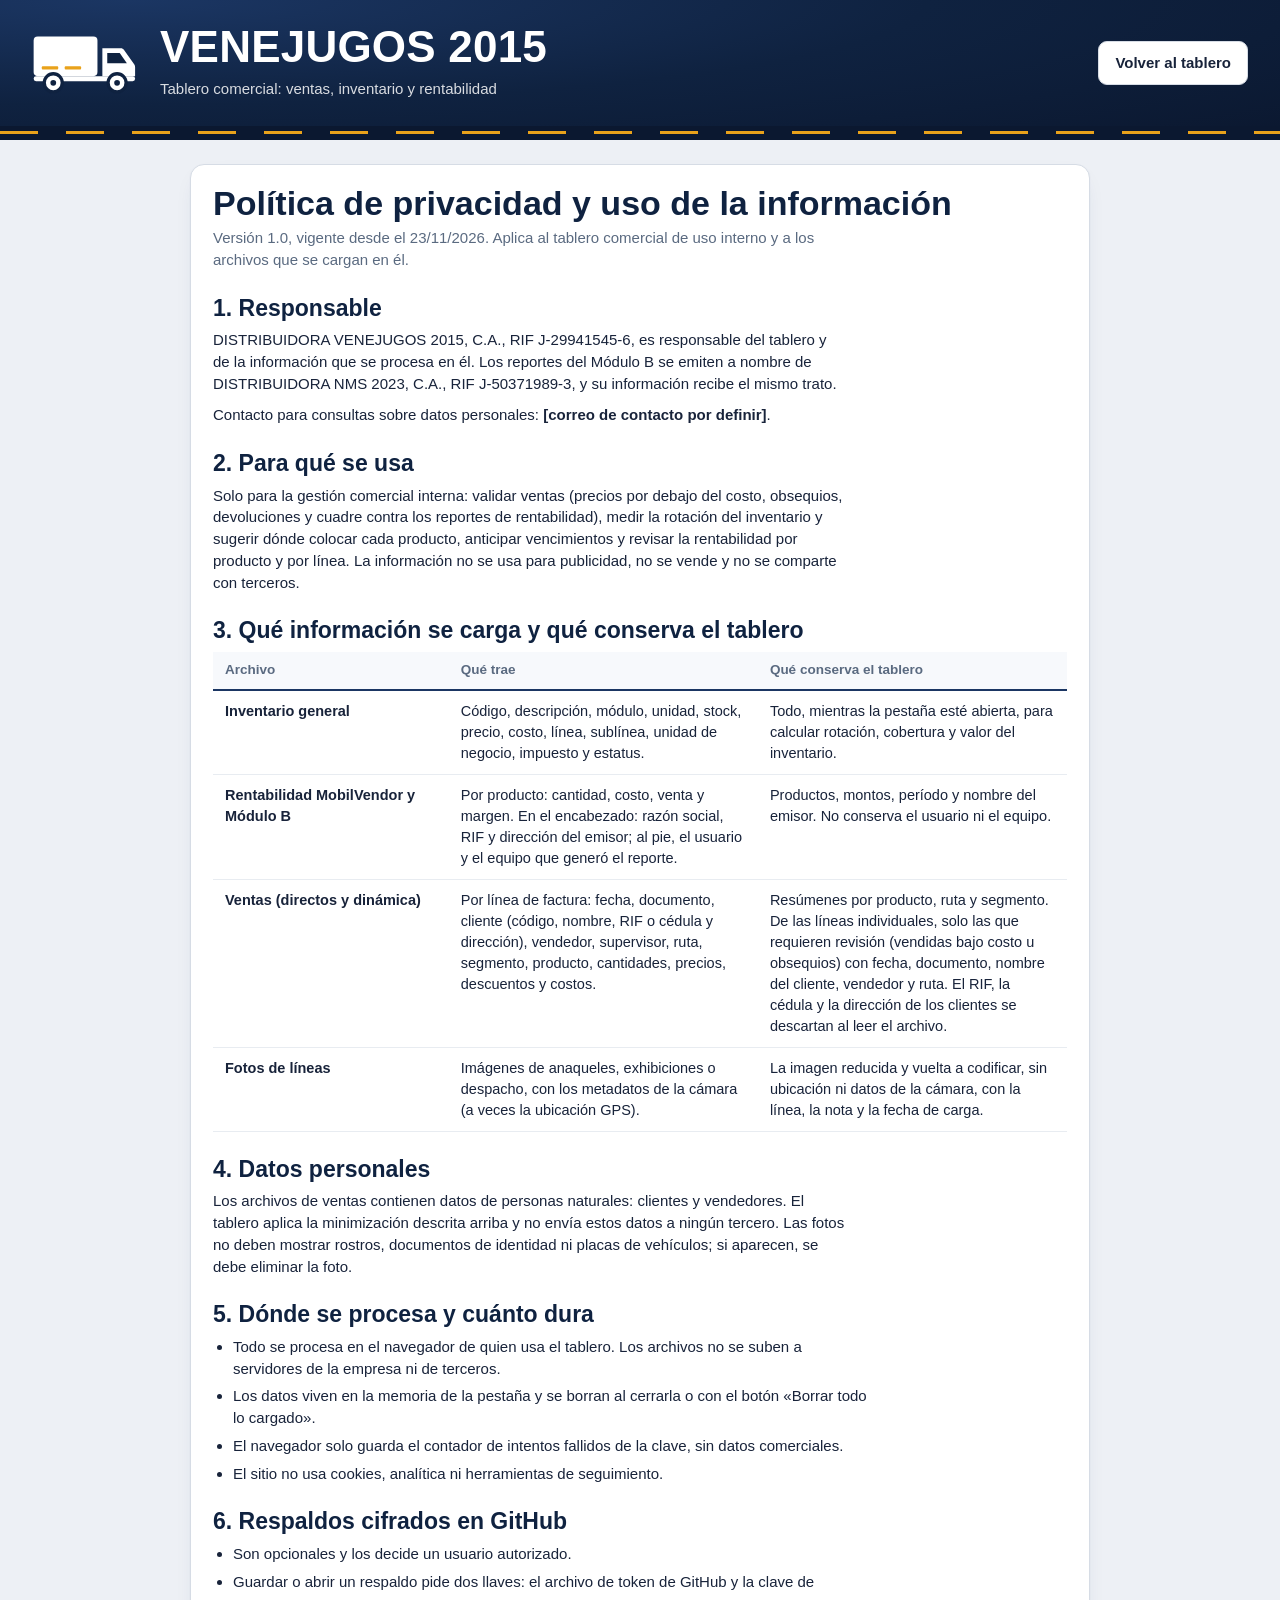
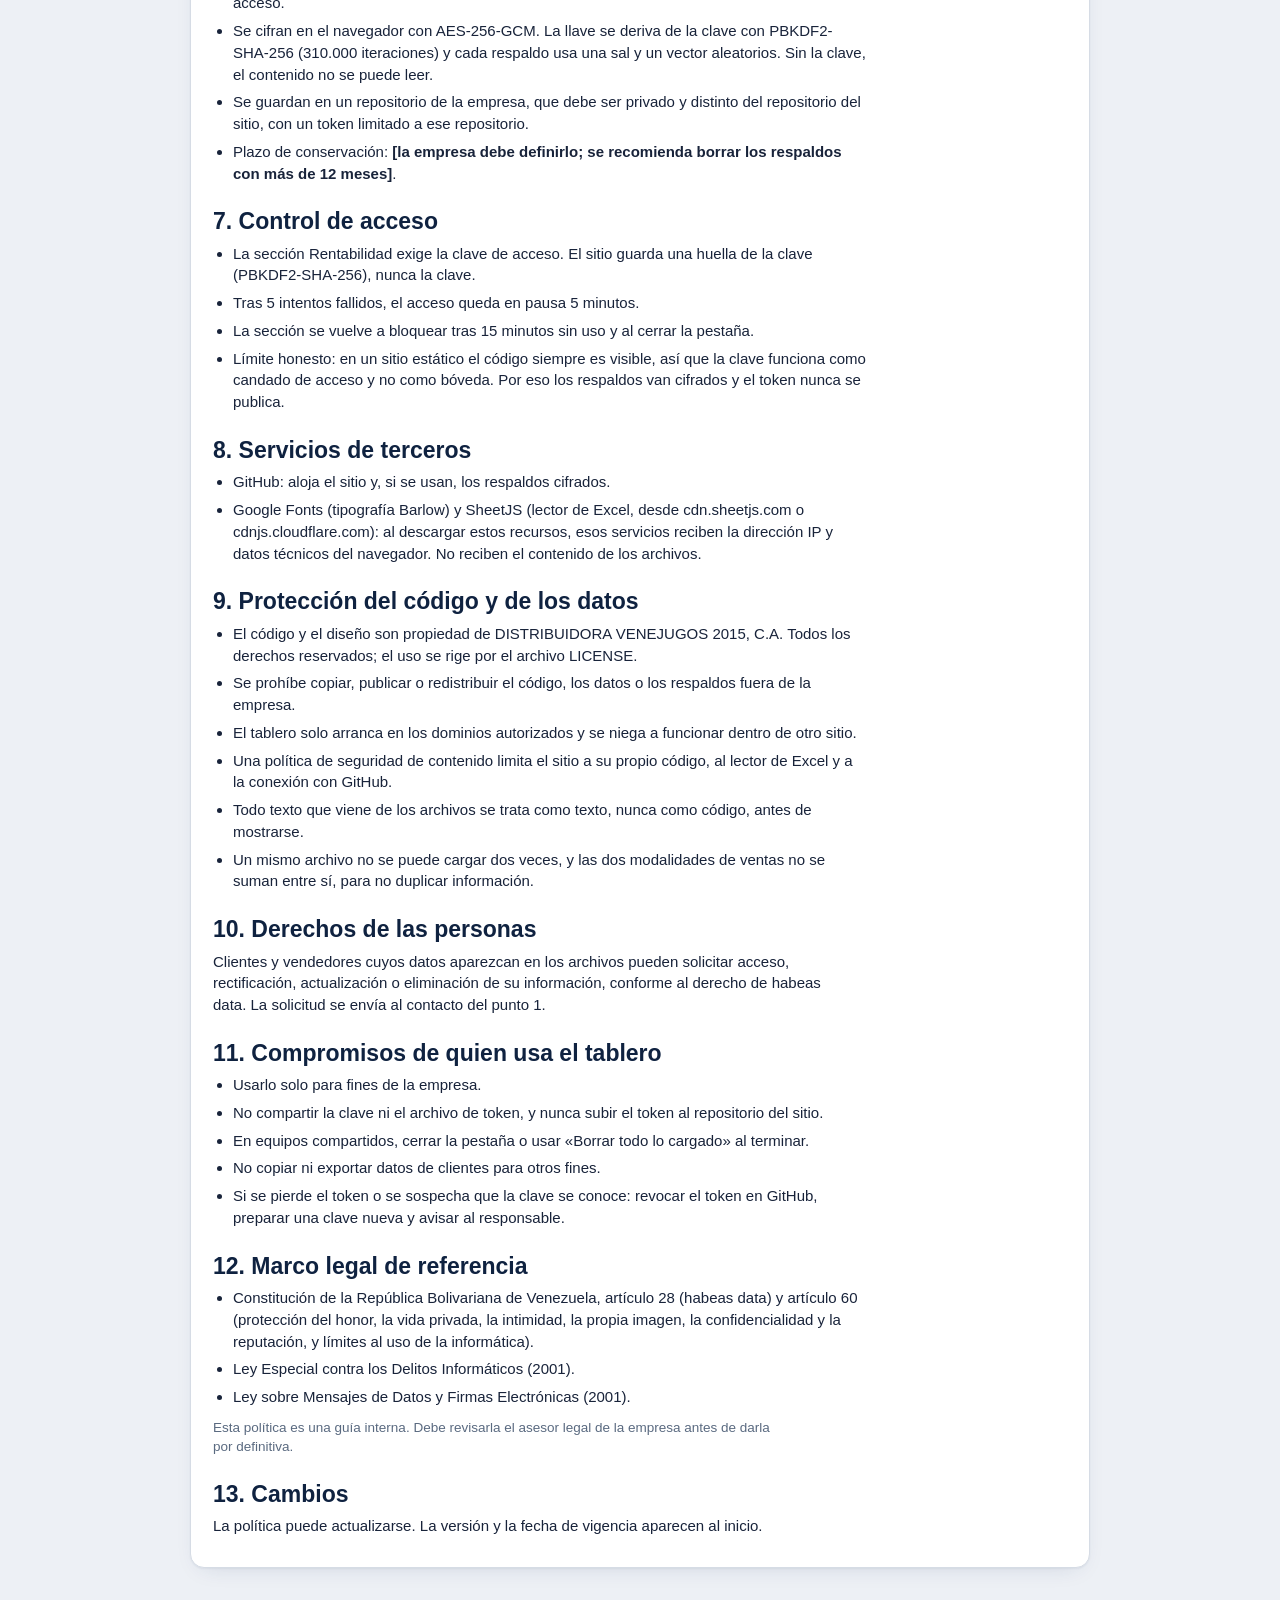
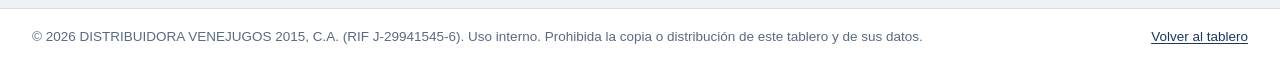
==== privacidad.html @ 0d1bcdfb "Add files via upload" ====
<!doctype html>
<!--
  VENEJUGOS 2015, tablero comercial.
  Copyright (c) 2026 DISTRIBUIDORA VENEJUGOS 2015, C.A. Todos los derechos reservados.
  Uso interno exclusivo. Prohibida su copia, distribucion o modificacion sin autorizacion escrita.
-->
<html lang="es">
<head>
  <meta charset="utf-8">
  <meta name="viewport" content="width=device-width, initial-scale=1, viewport-fit=cover">
  <meta http-equiv="Content-Security-Policy" content="default-src 'self'; style-src 'self' https://fonts.googleapis.com; font-src https://fonts.gstatic.com; img-src 'self'; script-src 'none'; object-src 'none'; base-uri 'none'; form-action 'none'">
  <meta name="referrer" content="no-referrer">
  <meta name="robots" content="noindex, nofollow, noarchive">
  <meta name="theme-color" content="#0F2240">
  <title>Política de privacidad, tablero comercial VENEJUGOS 2015</title>
  <link rel="icon" href="favicon.svg" type="image/svg+xml">
  <link rel="preconnect" href="https://fonts.googleapis.com">
  <link rel="preconnect" href="https://fonts.gstatic.com" crossorigin>
  <link rel="stylesheet" href="https://fonts.googleapis.com/css2?family=Barlow:wght@400;500;600&amp;family=Barlow+Condensed:wght@600;700&amp;display=swap">
  <link rel="stylesheet" href="styles.css">
</head>
<body class="pagina-texto">
  <a class="saltar" href="#principal">Saltar al contenido</a>
  <header class="cabecera">
    <div class="cabecera-in">
      <div class="marca">
        <img class="logo" src="logo.svg" alt="" width="132" height="80" fetchpriority="high">
        <div class="marca-textos">
          <p class="marca-nombre">VENEJUGOS 2015</p>
          <p class="marca-sub">Tablero comercial: ventas, inventario y rentabilidad</p>
        </div>
      </div>
      <p class="volver"><a class="btn btn-sec" href="index.html">Volver al tablero</a></p>
    </div>
  </header>
  <div class="carretera" aria-hidden="true"></div>

  <main id="principal" class="principal" tabindex="-1">
    <article class="tarjeta politica">
      <h1>Política de privacidad y uso de la información</h1>
      <p class="bajada">Versión 1.0, vigente desde el 23/11/2026. Aplica al tablero comercial de uso interno y a los archivos que se cargan en él.</p>

      <h2>1. Responsable</h2>
      <p>DISTRIBUIDORA VENEJUGOS 2015, C.A., RIF J-29941545-6, es responsable del tablero y de la información que se procesa en él. Los reportes del Módulo B se emiten a nombre de DISTRIBUIDORA NMS 2023, C.A., RIF J-50371989-3, y su información recibe el mismo trato.</p>
      <p>Contacto para consultas sobre datos personales: <strong>[correo de contacto por definir]</strong>.</p>

      <h2>2. Para qué se usa</h2>
      <p>Solo para la gestión comercial interna: validar ventas (precios por debajo del costo, obsequios, devoluciones y cuadre contra los reportes de rentabilidad), medir la rotación del inventario y sugerir dónde colocar cada producto, anticipar vencimientos y revisar la rentabilidad por producto y por línea. La información no se usa para publicidad, no se vende y no se comparte con terceros.</p>

      <h2>3. Qué información se carga y qué conserva el tablero</h2>
      <div class="tabla-cont">
        <table class="tabla">
          <thead>
            <tr><th scope="col">Archivo</th><th scope="col">Qué trae</th><th scope="col">Qué conserva el tablero</th></tr>
          </thead>
          <tbody>
            <tr>
              <td class="td-prod" data-label="Archivo"><div class="prod-nombre">Inventario general</div></td>
              <td class="td-texto" data-label="Qué trae">Código, descripción, módulo, unidad, stock, precio, costo, línea, sublínea, unidad de negocio, impuesto y estatus.</td>
              <td class="td-texto" data-label="Qué conserva">Todo, mientras la pestaña esté abierta, para calcular rotación, cobertura y valor del inventario.</td>
            </tr>
            <tr>
              <td class="td-prod" data-label="Archivo"><div class="prod-nombre">Rentabilidad MobilVendor y Módulo B</div></td>
              <td class="td-texto" data-label="Qué trae">Por producto: cantidad, costo, venta y margen. En el encabezado: razón social, RIF y dirección del emisor; al pie, el usuario y el equipo que generó el reporte.</td>
              <td class="td-texto" data-label="Qué conserva">Productos, montos, período y nombre del emisor. No conserva el usuario ni el equipo.</td>
            </tr>
            <tr>
              <td class="td-prod" data-label="Archivo"><div class="prod-nombre">Ventas (directos y dinámica)</div></td>
              <td class="td-texto" data-label="Qué trae">Por línea de factura: fecha, documento, cliente (código, nombre, RIF o cédula y dirección), vendedor, supervisor, ruta, segmento, producto, cantidades, precios, descuentos y costos.</td>
              <td class="td-texto" data-label="Qué conserva">Resúmenes por producto, ruta y segmento. De las líneas individuales, solo las que requieren revisión (vendidas bajo costo u obsequios) con fecha, documento, nombre del cliente, vendedor y ruta. El RIF, la cédula y la dirección de los clientes se descartan al leer el archivo.</td>
            </tr>
            <tr>
              <td class="td-prod" data-label="Archivo"><div class="prod-nombre">Fotos de líneas</div></td>
              <td class="td-texto" data-label="Qué trae">Imágenes de anaqueles, exhibiciones o despacho, con los metadatos de la cámara (a veces la ubicación GPS).</td>
              <td class="td-texto" data-label="Qué conserva">La imagen reducida y vuelta a codificar, sin ubicación ni datos de la cámara, con la línea, la nota y la fecha de carga.</td>
            </tr>
          </tbody>
        </table>
      </div>

      <h2>4. Datos personales</h2>
      <p>Los archivos de ventas contienen datos de personas naturales: clientes y vendedores. El tablero aplica la minimización descrita arriba y no envía estos datos a ningún tercero. Las fotos no deben mostrar rostros, documentos de identidad ni placas de vehículos; si aparecen, se debe eliminar la foto.</p>

      <h2>5. Dónde se procesa y cuánto dura</h2>
      <ul>
        <li>Todo se procesa en el navegador de quien usa el tablero. Los archivos no se suben a servidores de la empresa ni de terceros.</li>
        <li>Los datos viven en la memoria de la pestaña y se borran al cerrarla o con el botón «Borrar todo lo cargado».</li>
        <li>El navegador solo guarda el contador de intentos fallidos de la clave, sin datos comerciales.</li>
        <li>El sitio no usa cookies, analítica ni herramientas de seguimiento.</li>
      </ul>

      <h2>6. Respaldos cifrados en GitHub</h2>
      <ul>
        <li>Son opcionales y los decide un usuario autorizado.</li>
        <li>Guardar o abrir un respaldo pide dos llaves: el archivo de token de GitHub y la clave de acceso.</li>
        <li>Se cifran en el navegador con AES-256-GCM. La llave se deriva de la clave con PBKDF2-SHA-256 (310.000 iteraciones) y cada respaldo usa una sal y un vector aleatorios. Sin la clave, el contenido no se puede leer.</li>
        <li>Se guardan en un repositorio de la empresa, que debe ser privado y distinto del repositorio del sitio, con un token limitado a ese repositorio.</li>
        <li>Plazo de conservación: <strong>[la empresa debe definirlo; se recomienda borrar los respaldos con más de 12 meses]</strong>.</li>
      </ul>

      <h2>7. Control de acceso</h2>
      <ul>
        <li>La sección Rentabilidad exige la clave de acceso. El sitio guarda una huella de la clave (PBKDF2-SHA-256), nunca la clave.</li>
        <li>Tras 5 intentos fallidos, el acceso queda en pausa 5 minutos.</li>
        <li>La sección se vuelve a bloquear tras 15 minutos sin uso y al cerrar la pestaña.</li>
        <li>Límite honesto: en un sitio estático el código siempre es visible, así que la clave funciona como candado de acceso y no como bóveda. Por eso los respaldos van cifrados y el token nunca se publica.</li>
      </ul>

      <h2>8. Servicios de terceros</h2>
      <ul>
        <li>GitHub: aloja el sitio y, si se usan, los respaldos cifrados.</li>
        <li>Google Fonts (tipografía Barlow) y SheetJS (lector de Excel, desde cdn.sheetjs.com o cdnjs.cloudflare.com): al descargar estos recursos, esos servicios reciben la dirección IP y datos técnicos del navegador. No reciben el contenido de los archivos.</li>
      </ul>

      <h2>9. Protección del código y de los datos</h2>
      <ul>
        <li>El código y el diseño son propiedad de DISTRIBUIDORA VENEJUGOS 2015, C.A. Todos los derechos reservados; el uso se rige por el archivo LICENSE.</li>
        <li>Se prohíbe copiar, publicar o redistribuir el código, los datos o los respaldos fuera de la empresa.</li>
        <li>El tablero solo arranca en los dominios autorizados y se niega a funcionar dentro de otro sitio.</li>
        <li>Una política de seguridad de contenido limita el sitio a su propio código, al lector de Excel y a la conexión con GitHub.</li>
        <li>Todo texto que viene de los archivos se trata como texto, nunca como código, antes de mostrarse.</li>
        <li>Un mismo archivo no se puede cargar dos veces, y las dos modalidades de ventas no se suman entre sí, para no duplicar información.</li>
      </ul>

      <h2>10. Derechos de las personas</h2>
      <p>Clientes y vendedores cuyos datos aparezcan en los archivos pueden solicitar acceso, rectificación, actualización o eliminación de su información, conforme al derecho de habeas data. La solicitud se envía al contacto del punto 1.</p>

      <h2>11. Compromisos de quien usa el tablero</h2>
      <ul>
        <li>Usarlo solo para fines de la empresa.</li>
        <li>No compartir la clave ni el archivo de token, y nunca subir el token al repositorio del sitio.</li>
        <li>En equipos compartidos, cerrar la pestaña o usar «Borrar todo lo cargado» al terminar.</li>
        <li>No copiar ni exportar datos de clientes para otros fines.</li>
        <li>Si se pierde el token o se sospecha que la clave se conoce: revocar el token en GitHub, preparar una clave nueva y avisar al responsable.</li>
      </ul>

      <h2>12. Marco legal de referencia</h2>
      <ul>
        <li>Constitución de la República Bolivariana de Venezuela, artículo 28 (habeas data) y artículo 60 (protección del honor, la vida privada, la intimidad, la propia imagen, la confidencialidad y la reputación, y límites al uso de la informática).</li>
        <li>Ley Especial contra los Delitos Informáticos (2001).</li>
        <li>Ley sobre Mensajes de Datos y Firmas Electrónicas (2001).</li>
      </ul>
      <p class="carga-nota">Esta política es una guía interna. Debe revisarla el asesor legal de la empresa antes de darla por definitiva.</p>

      <h2>13. Cambios</h2>
      <p>La política puede actualizarse. La versión y la fecha de vigencia aparecen al inicio.</p>
    </article>
  </main>

  <footer class="pie">
    <div class="pie-in">
      <p>© 2026 DISTRIBUIDORA VENEJUGOS 2015, C.A. (RIF J-29941545-6). Uso interno. Prohibida la copia o distribución de este tablero y de sus datos.</p>
      <p><a href="index.html">Volver al tablero</a></p>
    </div>
  </footer>
</body>
</html>
---- styles.css ----
/*!
 * VENEJUGOS 2015, tablero comercial.
 * Copyright (c) 2026 DISTRIBUIDORA VENEJUGOS 2015, C.A. Todos los derechos reservados.
 * Uso interno exclusivo. Prohibida su copia, distribucion o modificacion sin autorizacion escrita.
 *
 * Identidad: logistica y transporte de carga. Azul marino dominante; ambar de senalizacion vial
 * solo en acciones principales, estados activos y detalles de marca. Rojo solo para errores y agotados.
 */

:root {
  --azul: #1B3663;
  --azul-prof: #0F2240;
  --asfalto: #0B1830;
  --azul-suave: #E6ECF5;
  --ambar: #E9A21B;
  --ambar-hover: #F2B232;
  --ambar-sombra: #B97F0A;
  --ambar-suave: #FDF3DF;
  --fondo: #EDF0F5;
  --tarjeta: #FFFFFF;
  --borde: #D6DCE5;
  --borde-suave: #E8ECF1;
  --texto: #18233A;
  --acero: #5A6A80;
  --exito: #1E7B4E;
  --exito-fondo: #E3F2EA;
  --error: #B42318;
  --error-fondo: #FDECEA;
  --th: #F7F9FC;
  --fila: #F5F8FD;

  --sombra: 0 1px 2px rgba(27, 54, 99, .06), 0 8px 24px -12px rgba(27, 54, 99, .18);
  --radio: 14px;
  --radio-ctrl: 9px;
  --f-texto: 'Barlow', 'Segoe UI', Roboto, 'Helvetica Neue', Arial, sans-serif;
  --f-cond: 'Barlow Condensed', 'Arial Narrow', 'Roboto Condensed', 'Segoe UI', sans-serif;
  --ancho: 1440px;
  --pad: clamp(16px, 3vw, 32px);
  --pad-izq: max(var(--pad), env(safe-area-inset-left));
  --pad-der: max(var(--pad), env(safe-area-inset-right));
}

@media (min-width: 1700px) {
  :root { --ancho: 1640px; }
}

/* ---------- Base ---------- */
*, *::before, *::after { box-sizing: border-box; }
html { -webkit-text-size-adjust: 100%; text-size-adjust: 100%; }
body {
  margin: 0;
  min-height: 100vh;
  background: var(--fondo);
  color: var(--texto);
  font: 400 15px/1.45 var(--f-texto);
  font-variant-numeric: tabular-nums;
  overflow-x: hidden;
}
img, svg { max-width: 100%; }
img { height: auto; }
a { color: var(--azul); text-underline-offset: 2px; }
a:hover { color: var(--azul-prof); }
p { margin: 0 0 10px; }
h1, h2, h3 { margin: 0; }
code { font-size: .92em; background: var(--azul-suave); padding: 1px 5px; border-radius: 5px; }
button, input, select, textarea { font: inherit; color: inherit; }
button, a[href], summary, select, label[for], input[type="checkbox"], input[type="radio"], [role="tab"] { cursor: pointer; }
button:disabled, select:disabled, input:disabled { cursor: not-allowed; }
:focus-visible { outline: 2px solid var(--ambar); outline-offset: 2px; }
::selection { background: var(--ambar-suave); color: var(--texto); }

.vh {
  position: absolute !important;
  width: 1px; height: 1px;
  margin: -1px; padding: 0; border: 0;
  overflow: hidden; clip: rect(0 0 0 0); clip-path: inset(50%);
  white-space: nowrap;
}
.saltar {
  position: absolute; left: 12px; top: -60px; z-index: 50;
  background: var(--ambar); color: var(--azul-prof);
  padding: 10px 14px; border-radius: var(--radio-ctrl); font-weight: 600; text-decoration: none;
}
.saltar:focus { top: max(12px, env(safe-area-inset-top)); }
[hidden] { display: none !important; }

/* ---------- Encabezado: la firma visual ---------- */
.cabecera {
  background: radial-gradient(120% 160% at 10% 0%, var(--azul) 0%, var(--azul-prof) 52%, var(--asfalto) 100%);
  color: #FFFFFF;
  padding: max(26px, env(safe-area-inset-top)) var(--pad-der) 26px var(--pad-izq);
}
.cabecera-in {
  max-width: var(--ancho);
  margin: 0 auto;
  display: grid;
  grid-template-columns: minmax(0, 1fr) minmax(0, auto);
  gap: 24px 32px;
  align-items: end;
}
.marca { display: flex; align-items: center; gap: 20px; min-width: 0; }
.logo { width: 108px; height: auto; flex: none; }
.marca-textos { min-width: 0; }
.marca-nombre {
  font: 700 44px/0.95 var(--f-cond);
  letter-spacing: .005em;
  overflow-wrap: anywhere;
}
.marca-sub { margin: 8px 0 0; color: rgba(255, 255, 255, .84); font-size: 15px; }

.stats {
  display: grid;
  grid-template-columns: repeat(4, minmax(132px, 168px));
  gap: 10px;
  margin: 0;
}
.stat {
  background: rgba(255, 255, 255, .07);
  border: 1px solid rgba(255, 255, 255, .16);
  border-radius: 12px;
  padding: 10px 14px 11px;
  min-width: 0;
}
.stat dt { font-size: 13px; color: rgba(255, 255, 255, .8); }
.stat dd { margin: 0; }
.stat-valor {
  font: 700 30px/1.08 var(--f-cond);
  white-space: nowrap;
  overflow: hidden;
  text-overflow: ellipsis;
}
.stat-total .stat-valor { color: var(--ambar); }
.stat-nota { font-size: 12.5px; color: rgba(255, 255, 255, .74); overflow-wrap: anywhere; }

/* La carretera: asfalto con línea central discontinua. */
.carretera {
  height: 14px;
  background-color: var(--asfalto);
  background-image: linear-gradient(90deg, var(--ambar) 0 38px, transparent 38px 66px);
  background-size: 66px 3px;
  background-repeat: repeat-x;
  background-position: 0 50%;
}
body.leyendo .carretera { animation: avanzar .8s linear infinite; }
@keyframes avanzar { to { background-position: -66px 50%; } }

/* ---------- Pestañas ---------- */
.pestanas {
  position: sticky; top: 0; z-index: 20;
  background: #FFFFFF;
  border-bottom: 1px solid var(--borde);
  box-shadow: 0 1px 2px rgba(27, 54, 99, .06);
}
.pestanas-in {
  max-width: var(--ancho);
  margin: 0 auto;
  display: flex;
  gap: 6px;
  overflow-x: auto;
  overscroll-behavior-x: contain;
  scrollbar-width: thin;
  padding: 0 var(--pad-der) 0 var(--pad-izq);
}
.pestana {
  position: relative;
  appearance: none;
  background: none;
  border: 0;
  border-bottom: 4px solid transparent;
  padding: 14px 12px 10px;
  min-height: 54px;
  display: inline-flex; align-items: center; gap: 8px;
  font: 600 21px/1 var(--f-cond);
  color: var(--acero);
  white-space: nowrap;
}
.pestana:hover { color: var(--azul); }
.pestana[aria-selected="true"] { color: var(--azul); border-bottom-color: var(--ambar); }
.insignia {
  background: var(--azul);
  color: #FFFFFF;
  font: 600 13px/1 var(--f-texto);
  padding: 4px 7px 5px;
  border-radius: 10px;
  min-width: 24px;
  text-align: center;
}
.candado { flex: none; width: 17px; height: 17px; fill: none; stroke: currentColor; stroke-width: 1.8; stroke-linecap: round; }
.pestana.abierta .candado { display: none; }

/* ---------- Estructura ---------- */
.principal {
  max-width: var(--ancho);
  margin: 0 auto;
  padding: 24px var(--pad-der) 40px var(--pad-izq);
  outline: none;
}
.panel { display: grid; gap: 18px; min-width: 0; }
.panel > * { min-width: 0; }
.vista { display: grid; gap: 18px; min-width: 0; }
.vista > * { min-width: 0; }
.vista > .seccion-cab { margin-bottom: 0; }

.aviso {
  background: var(--azul-prof);
  color: #FFFFFF;
  border-left: 4px solid var(--ambar);
  border-radius: 10px;
  padding: 12px 16px;
}
.aviso p { margin: 0; }
.aviso a { color: #FFFFFF; }
.aviso a:hover { color: var(--ambar-suave); }

.tarjeta {
  background: var(--tarjeta);
  border: 1px solid var(--borde);
  border-radius: var(--radio);
  box-shadow: var(--sombra);
  padding: 20px 22px;
  min-width: 0;
}
.tarjeta h2, .seccion-titulo {
  font: 600 25px/1.12 var(--f-cond);
  color: var(--azul-prof);
}
.bajada { color: var(--acero); margin: 6px 0 14px; max-width: 78ch; }
.seccion-cab {
  display: flex; flex-wrap: wrap; align-items: flex-end; justify-content: space-between;
  gap: 10px 16px; margin-bottom: 12px;
}
.seccion-cab .bajada { margin-bottom: 0; }

.dos-col {
  display: grid;
  grid-template-columns: repeat(2, minmax(0, 1fr));
  gap: 18px;
  align-items: start;
}

/* ---------- Carga de datos ---------- */
.rejilla-carga {
  display: grid;
  grid-template-columns: repeat(3, minmax(0, 1fr));
  gap: 18px;
  align-items: start;
}
.carga { display: grid; gap: 12px; }
.carga-cab { display: flex; align-items: center; justify-content: space-between; gap: 10px; flex-wrap: wrap; }
.carga-ayuda { color: var(--acero); margin: 0; }
.carga-nota { color: var(--acero); font-size: 13.5px; margin: 0; }
.carga-pie { display: flex; flex-wrap: wrap; gap: 10px; }

.ranura {
  border: 1px solid var(--borde-suave);
  border-radius: 12px;
  padding: 12px;
  display: grid;
  gap: 10px;
  min-width: 0;
}
.ranura-cab { display: flex; align-items: center; justify-content: space-between; gap: 10px; }
.ranura-titulo { font: 600 19px/1.15 var(--f-cond); color: var(--texto); }

.chip {
  display: inline-flex; align-items: center; gap: 6px;
  border-radius: 8px;
  padding: 3px 9px;
  font: 600 13px/1.35 var(--f-texto);
  background: var(--th);
  color: var(--acero);
  border: 1px solid var(--borde-suave);
  white-space: nowrap;
}
.ranura[data-estado="leyendo"] [data-chip] { background: var(--azul-suave); color: var(--azul); border-color: var(--azul-suave); }
.ranura[data-estado="listo"] [data-chip], .chip.chip-ok { background: var(--exito-fondo); color: var(--exito); border-color: var(--exito-fondo); }
.ranura[data-estado="error"] [data-chip], .chip.chip-error { background: var(--error-fondo); color: var(--error); border-color: var(--error-fondo); }
.ranura[data-estado="inactivo"] [data-chip] { background: #FFFFFF; color: var(--acero); border-color: var(--borde); }
.ranura[data-estado="leyendo"] .zona,
.ranura[data-estado="listo"] .zona,
.ranura[data-estado="inactivo"] .zona { display: none; }

.zona {
  position: relative;
  display: flex; flex-direction: column; align-items: center; justify-content: center;
  gap: 4px;
  min-height: 118px;
  padding: 14px;
  border: 1.5px dashed var(--borde);
  border-radius: 10px;
  background: var(--th);
  text-align: center;
  transition: background-color .15s ease, border-color .15s ease;
}
.zona-baja { min-height: 84px; }
.zona:hover, .zona.arrastrando { border-color: var(--azul); background: var(--azul-suave); }
.zona:focus-within { outline: 2px solid var(--ambar); outline-offset: 2px; }
.zona-icono { width: 26px; height: 26px; fill: none; stroke: var(--azul); stroke-width: 1.7; stroke-linecap: round; stroke-linejoin: round; }
.zona-txt { color: var(--texto); }
.zona-accion { color: var(--azul); font-weight: 600; text-decoration: underline; text-underline-offset: 3px; }
.zona-ayuda { color: var(--acero); font-size: 13px; }

.ranura-info:empty { display: none; }
.info-archivo { font-weight: 600; overflow-wrap: anywhere; margin: 0 0 4px; }
.info-lista { margin: 0; padding: 0; list-style: none; display: grid; gap: 3px; color: var(--acero); font-size: 14px; }
.info-lista strong { color: var(--texto); font-weight: 600; }
.info-aviso { margin: 8px 0 0; padding: 8px 10px; border-radius: 8px; background: var(--ambar-suave); color: var(--texto); font-size: 14px; }
.info-error { margin: 0; color: var(--error); font-weight: 500; }
.info-acciones { display: flex; flex-wrap: wrap; gap: 8px; margin-top: 10px; }

.progreso {
  height: 8px;
  border-radius: 4px;
  margin-top: 8px;
  background-color: var(--asfalto);
  background-image: linear-gradient(90deg, var(--ambar) 0 38px, transparent 38px 66px);
  background-size: 66px 2px;
  background-repeat: repeat-x;
  background-position: 0 50%;
  animation: avanzar .8s linear infinite;
}

.segmentado { border: 0; margin: 0; padding: 0; min-width: 0; }
.segmentado legend { padding: 0; margin-bottom: 6px; font-weight: 500; }
.segmentos {
  display: grid; grid-template-columns: repeat(2, minmax(0, 1fr));
  background: var(--th); border: 1px solid var(--borde); border-radius: 10px; padding: 3px; gap: 3px;
}
.segmentos input { position: absolute; opacity: 0; width: 1px; height: 1px; }
.segmentos label {
  display: flex; align-items: center; justify-content: center; text-align: center;
  min-height: 40px; padding: 6px 10px; border-radius: 8px;
  font-weight: 600; color: var(--acero);
}
.segmentos label:hover { color: var(--azul); background: #FFFFFF; }
.segmentos input:checked + label { background: var(--azul); color: #FFFFFF; }
.segmentos input:focus-visible + label { outline: 2px solid var(--ambar); outline-offset: 2px; }

.campos { display: grid; grid-template-columns: repeat(2, minmax(0, 1fr)); gap: 10px; }
.campo { display: grid; gap: 5px; min-width: 0; }
.campo label, .dialogo label { font-weight: 500; }
.opcional { color: var(--acero); font-weight: 400; }
input[type="text"], input[type="search"], input[type="password"], input[type="number"], select {
  width: 100%;
  min-height: 44px;
  border: 1px solid var(--borde);
  border-radius: var(--radio-ctrl);
  padding: 0 12px;
  background: #FFFFFF;
  font-size: 15px;
}
input::placeholder { color: var(--acero); opacity: 1; }
input:hover, select:hover { border-color: var(--acero); }
select:disabled, input:disabled { background: var(--th); color: var(--acero); }

.gh-acciones { display: grid; gap: 10px; }
.acciones { display: flex; flex-wrap: wrap; gap: 10px; }
.lista-seg { margin: 0; padding-left: 18px; color: var(--acero); display: grid; gap: 4px; }

/* ---------- Botones ---------- */
.btn {
  display: inline-flex; align-items: center; justify-content: center; gap: 8px;
  min-height: 44px;
  padding: 0 16px;
  border-radius: var(--radio-ctrl);
  border: 1px solid transparent;
  font: 600 15px/1.1 var(--f-texto);
  text-align: center;
  text-decoration: none;
  transition: background-color .15s ease, border-color .15s ease;
}
.btn:active:not(:disabled) { transform: translateY(1px); }
.btn:disabled { opacity: .5; }
.btn-primario { background: var(--azul); color: #FFFFFF; }
.btn-primario:hover:not(:disabled) { background: var(--azul-prof); color: #FFFFFF; }
.btn-accion { background: var(--ambar); color: var(--azul-prof); border-bottom: 2px solid var(--ambar-sombra); }
.btn-accion:hover:not(:disabled) { background: var(--ambar-hover); color: var(--azul-prof); }
.btn-sec { background: #FFFFFF; color: var(--texto); border-color: var(--borde); }
.btn-sec:hover:not(:disabled) { background: var(--azul-suave); border-color: var(--azul-suave); color: var(--azul-prof); }
.btn-chico { min-height: 36px; padding: 0 12px; font-size: 14px; }
.btn-enlace {
  background: none; border: 0; padding: 4px 0; min-height: 36px;
  color: var(--azul); font-weight: 600; text-decoration: underline; text-underline-offset: 3px;
}
.btn-enlace:hover { color: var(--azul-prof); }
.btn-cerrar {
  display: inline-flex; align-items: center; justify-content: center;
  width: 44px; height: 44px; margin: -8px -8px -8px 0;
  background: none; border: 0; border-radius: var(--radio-ctrl); color: #FFFFFF;
}
.btn-cerrar svg { width: 20px; height: 20px; stroke: currentColor; stroke-width: 2; stroke-linecap: round; }
.btn-cerrar:hover { background: rgba(255, 255, 255, .12); }

/* ---------- Indicadores ---------- */
.kpis {
  display: grid;
  grid-template-columns: repeat(auto-fit, minmax(min(100%, 178px), 1fr));
  gap: 12px;
}
.kpi {
  background: var(--tarjeta);
  border: 1px solid var(--borde);
  border-radius: 12px;
  padding: 12px 14px 13px;
  min-width: 0;
}
.kpi-etq { font-size: 13.5px; color: var(--acero); }
.kpi-valor {
  font: 700 30px/1.1 var(--f-cond);
  color: var(--texto);
  overflow-wrap: anywhere;
}
.kpi-nota { font-size: 13px; color: var(--acero); margin-top: 2px; }
.kpi-error .kpi-valor { color: var(--error); }
.kpi-marca { border-color: var(--azul); box-shadow: inset 0 3px 0 var(--azul); }

.nota-base { color: var(--acero); margin: 0; }

/* ---------- Filtros ---------- */
.filtros { display: flex; flex-wrap: wrap; gap: 10px 12px; align-items: flex-end; margin-bottom: 12px; }
.filtro { display: grid; gap: 5px; min-width: 0; flex: 1 1 180px; max-width: 320px; }
.filtro label { font-weight: 500; font-size: 14px; }
.filtro-ancho { flex: 2 1 240px; max-width: 420px; }
.ajustes { display: flex; flex-wrap: wrap; gap: 10px 16px; align-items: center; }
.ajuste { display: inline-flex; flex-wrap: wrap; align-items: center; gap: 8px; }
.ajuste input[type="number"] { width: 84px; text-align: right; }

.fchips { display: flex; flex-wrap: wrap; gap: 8px; margin-bottom: 12px; }
.fchip {
  min-height: 38px;
  padding: 0 12px;
  border-radius: 8px;
  border: 1px solid var(--borde);
  background: #FFFFFF;
  color: var(--texto);
  font: 500 14px/1 var(--f-texto);
  display: inline-flex; align-items: center; gap: 6px;
}
.fchip:hover { background: var(--azul-suave); border-color: var(--azul-suave); }
.fchip[aria-pressed="true"] { background: var(--azul); border-color: var(--azul); color: #FFFFFF; }
.fchip b { font-weight: 600; }

/* ---------- Tablas ---------- */
.tabla-cont { overflow-x: auto; margin: 0 -22px; padding: 0 22px; }
.tabla {
  width: 100%;
  border-collapse: separate;
  border-spacing: 0;
  font-size: 14.5px;
}
.tabla th {
  background: var(--th);
  text-align: left;
  font: 600 13.5px/1.25 var(--f-texto);
  color: var(--acero);
  padding: 10px 12px;
  border-bottom: 2px solid var(--azul);
  white-space: nowrap;
  vertical-align: bottom;
}
.tabla td {
  padding: 10px 12px;
  border-bottom: 1px solid var(--borde-suave);
  vertical-align: top;
}
.tabla tbody tr:hover > td { background: var(--fila); }
.tabla tbody tr:hover > td:first-child { box-shadow: inset 3px 0 0 var(--ambar); }
.tabla .num { text-align: right; white-space: nowrap; }
.tabla th.num { text-align: right; }
.precio { font: 600 19px/1.1 var(--f-cond); }
.neg { color: var(--error); }
.td-prod { min-width: 220px; }
.prod-nombre { font-weight: 600; overflow-wrap: anywhere; }
.prod-meta { color: var(--acero); font-size: 13px; margin-top: 2px; display: flex; flex-wrap: wrap; gap: 4px 8px; align-items: center; }
.td-texto { min-width: 260px; max-width: 460px; }
.fila-detalle > td { background: var(--th); padding: 6px 12px 14px; }
.tabla tbody tr.fila-detalle:hover > td { background: var(--th); box-shadow: none; }
.sub-tabla { font-size: 13.5px; background: #FFFFFF; border: 1px solid var(--borde-suave); border-radius: 10px; overflow: hidden; }
.sub-tabla th { font-size: 12.5px; border-bottom-width: 1px; }
.mas { display: flex; flex-wrap: wrap; align-items: center; gap: 10px; margin-top: 12px; color: var(--acero); }

.estado-rot, .sev {
  display: inline-flex; align-items: center; gap: 6px;
  border-radius: 8px;
  padding: 3px 9px;
  font: 600 13px/1.3 var(--f-texto);
  white-space: nowrap;
}
.estado-rot i, .sev i { width: 7px; height: 7px; border-radius: 50%; background: currentColor; flex: none; }
.e-agotado, .sev-critica { background: var(--error-fondo); color: var(--error); }
.e-quiebre, .sev-alta { background: var(--ambar-suave); color: var(--texto); }
.e-quiebre i, .sev-alta i { background: var(--ambar); }
.e-sin-mov { background: var(--azul-prof); color: #FFFFFF; }
.e-baja, .sev-media { background: var(--azul-suave); color: var(--azul); }
.e-normal { background: var(--exito-fondo); color: var(--exito); }
.e-sin-datos, .e-sin-existencia, .sev-info { background: #FFFFFF; color: var(--acero); border: 1px solid var(--borde); }

/* Etiquetas de categoría: un tono por línea, asignado por hash del nombre. */
.etq {
  display: inline-flex; align-items: center; gap: 6px;
  border-radius: 8px;
  padding: 3px 9px 3px 8px;
  font: 500 13px/1.3 var(--f-texto);
  max-width: 100%;
  overflow-wrap: anywhere;
}
.etq i { width: 7px; height: 7px; border-radius: 50%; flex: none; }
.etq-vacia { background: var(--th); color: var(--acero); border: 1px solid var(--borde-suave); }
.tg-0 { background: hsl(214 55% 94%); color: hsl(214 45% 26%); } .tg-0 i { background: hsl(214 60% 42%); }
.tg-1 { background: hsl(168 55% 94%); color: hsl(168 45% 26%); } .tg-1 i { background: hsl(168 60% 42%); }
.tg-2 { background: hsl(32 55% 94%); color: hsl(32 45% 26%); } .tg-2 i { background: hsl(32 60% 42%); }
.tg-3 { background: hsl(352 55% 94%); color: hsl(352 45% 26%); } .tg-3 i { background: hsl(352 60% 42%); }
.tg-4 { background: hsl(268 55% 94%); color: hsl(268 45% 26%); } .tg-4 i { background: hsl(268 60% 42%); }
.tg-5 { background: hsl(192 55% 94%); color: hsl(192 45% 26%); } .tg-5 i { background: hsl(192 60% 42%); }
.tg-6 { background: hsl(96 55% 94%); color: hsl(96 45% 26%); } .tg-6 i { background: hsl(96 60% 42%); }
.tg-7 { background: hsl(322 55% 94%); color: hsl(322 45% 26%); } .tg-7 i { background: hsl(322 60% 42%); }
.tg-8 { background: hsl(44 55% 94%); color: hsl(44 45% 26%); } .tg-8 i { background: hsl(44 60% 42%); }
.tg-9 { background: hsl(238 55% 94%); color: hsl(238 45% 26%); } .tg-9 i { background: hsl(238 60% 42%); }
.tg-10 { background: hsl(14 55% 94%); color: hsl(14 45% 26%); } .tg-10 i { background: hsl(14 60% 42%); }
.tg-11 { background: hsl(142 55% 94%); color: hsl(142 45% 26%); } .tg-11 i { background: hsl(142 60% 42%); }

.barra {
  height: 8px; min-width: 64px; margin-top: 6px;
  background: var(--azul-suave); border-radius: 4px; overflow: hidden;
}
.barra > span { display: block; height: 100%; width: var(--w, 0%); background: var(--azul); border-radius: 4px; }
.barra.barra-neg > span { background: var(--error); }

/* ---------- Alertas de rentabilidad ---------- */
.alertas { display: grid; gap: 10px; }
.alerta {
  border: 1px solid var(--borde);
  border-radius: 12px;
  padding: 12px 14px;
  display: grid;
  grid-template-columns: minmax(0, 1.1fr) minmax(0, 1.4fr) minmax(0, 1.2fr);
  gap: 6px 18px;
  align-items: start;
}
.alerta-cab { display: grid; gap: 6px; justify-items: start; }
.alerta-titulo { font: 600 19px/1.15 var(--f-cond); color: var(--azul-prof); }
.alerta-prod { font-weight: 600; overflow-wrap: anywhere; }
.alerta-detalle, .alerta-accion { margin: 0; }
.alerta-accion { color: var(--texto); }
.alerta-accion b { color: var(--azul); }

/* ---------- Estados vacíos y candado ---------- */
.vacio-estado {
  display: grid; justify-items: start; gap: 10px;
  padding: 26px 24px;
}
.vacio-estado h2 { font: 600 25px/1.15 var(--f-cond); color: var(--azul-prof); }
.vacio-estado p { color: var(--acero); max-width: 64ch; margin: 0; }

.candado-tarjeta { max-width: 560px; }
.form-clave { display: grid; gap: 8px; margin-top: 8px; }
.form-clave .fila { display: flex; flex-wrap: wrap; gap: 10px; }
.form-clave input { flex: 1 1 220px; width: auto; }
.mensaje-error { color: var(--error); font-weight: 500; margin: 4px 0 0; min-height: 1.45em; }
.barra-estado {
  display: flex; flex-wrap: wrap; align-items: center; justify-content: space-between; gap: 10px;
  background: var(--tarjeta); border: 1px solid var(--borde); border-radius: 12px; padding: 10px 14px;
}

/* ---------- Líneas y fotos ---------- */
.rejilla-lineas {
  display: grid;
  grid-template-columns: repeat(auto-fill, minmax(min(100%, 330px), 1fr));
  gap: 16px;
}
.linea-tarjeta { display: grid; gap: 12px; align-content: start; }
.linea-cab { display: flex; justify-content: space-between; gap: 10px; align-items: flex-start; }
.linea-cab h3 { font: 600 22px/1.12 var(--f-cond); color: var(--azul-prof); overflow-wrap: anywhere; }
.linea-stats { display: grid; grid-template-columns: repeat(2, minmax(0, 1fr)); gap: 8px; margin: 0; }
.linea-stats div { background: var(--th); border-radius: 10px; padding: 8px 10px; min-width: 0; }
.linea-stats dt { font-size: 12.5px; color: var(--acero); }
.linea-stats dd { margin: 0; font: 600 19px/1.15 var(--f-cond); overflow-wrap: anywhere; }
.miniaturas { display: grid; grid-template-columns: repeat(4, minmax(0, 1fr)); gap: 6px; }
.miniatura {
  padding: 0; border: 1px solid var(--borde); border-radius: 8px; overflow: hidden;
  background: var(--th); aspect-ratio: 1 / 1;
}
.miniatura img { width: 100%; height: 100%; object-fit: cover; display: block; }
.miniatura:hover { border-color: var(--azul); }
.sin-fotos { color: var(--acero); font-size: 14px; margin: 0; }

/* ---------- Diálogos ---------- */
.dialogo {
  border: 0; padding: 0;
  border-radius: var(--radio);
  width: min(560px, calc(100vw - 24px));
  max-height: calc(100vh - 24px);
  color: var(--texto);
  box-shadow: 0 24px 60px -20px rgba(11, 24, 48, .55);
}
.dialogo::backdrop { background: rgba(11, 24, 48, .55); }
.dialogo-cab {
  background: var(--azul);
  color: #FFFFFF;
  border-bottom: 4px solid var(--ambar);
  padding: 14px 18px;
  display: flex; align-items: center; justify-content: space-between; gap: 10px;
}
.dialogo-cab h2 { font: 600 23px/1.15 var(--f-cond); color: #FFFFFF; }
.dialogo-cuerpo { padding: 18px; display: grid; gap: 8px; }
.dialogo-cuerpo p { margin: 0; }
.dialogo-pie { padding: 0 18px 18px; display: flex; gap: 10px; justify-content: flex-end; flex-wrap: wrap; }
.dialogo-foto { width: min(980px, calc(100vw - 24px)); }
.dialogo-foto img { width: 100%; max-height: 66vh; object-fit: contain; background: var(--th); border-radius: 10px; }
.df-meta { color: var(--acero); }
.codigo {
  margin: 0; padding: 10px 12px; border-radius: 10px;
  background: var(--asfalto); color: #FFFFFF;
  font: 13px/1.5 ui-monospace, Consolas, 'Liberation Mono', monospace;
  white-space: pre-wrap; overflow-wrap: anywhere;
}

/* ---------- Pie, botón flotante y avisos ---------- */
.pie { border-top: 1px solid var(--borde); background: #FFFFFF; }
.pie-in {
  max-width: var(--ancho); margin: 0 auto;
  padding: 18px var(--pad-der) max(18px, env(safe-area-inset-bottom)) var(--pad-izq);
  display: flex; flex-wrap: wrap; justify-content: space-between; gap: 6px 24px;
  color: var(--acero); font-size: 13.5px;
}
.pie-in p { margin: 0; }
.pie-version { margin-left: 8px; }

.fab { display: none; }

.toasts {
  position: fixed; z-index: 40;
  right: max(16px, env(safe-area-inset-right));
  bottom: max(16px, env(safe-area-inset-bottom));
  display: grid; gap: 8px;
  width: min(420px, calc(100vw - 32px));
}
.toast {
  background: var(--azul-prof); color: #FFFFFF;
  border-left: 4px solid var(--ambar);
  border-radius: 10px;
  padding: 10px 12px 10px 14px;
  box-shadow: 0 12px 30px -12px rgba(11, 24, 48, .6);
  display: flex; gap: 10px; align-items: flex-start; justify-content: space-between;
}
.toast p { margin: 0; }
.toast-error { border-left-color: var(--error); }
.toast .btn-cerrar { width: 36px; height: 36px; margin: -6px -6px -6px 0; flex: none; }
.sin-js { margin: 24px; font-weight: 600; }

/* ---------- Página de política ---------- */
.pagina-texto .cabecera-in { align-items: center; }
.volver { margin: 0; }
.politica { max-width: 900px; margin: 0 auto; width: 100%; }
.politica h1 { font: 700 34px/1.08 var(--f-cond); color: var(--azul-prof); }
.politica h2 { font: 600 23px/1.15 var(--f-cond); color: var(--azul-prof); margin: 24px 0 8px; }
.politica p, .politica li { max-width: 76ch; }
.politica ul { padding-left: 20px; margin: 0 0 10px; display: grid; gap: 6px; }
.politica .tabla-cont { margin-bottom: 8px; }

/* ---------- Tableta ---------- */
@media (max-width: 1100px) {
  .cabecera-in { grid-template-columns: minmax(0, 1fr); }
  .stats { grid-template-columns: repeat(4, minmax(0, 1fr)); }
  .rejilla-carga { grid-template-columns: repeat(2, minmax(0, 1fr)); }
  .dos-col { grid-template-columns: minmax(0, 1fr); }
  .alerta { grid-template-columns: minmax(0, 1fr) minmax(0, 1.3fr); }
  .alerta-accion { grid-column: 2; }
}

/* ---------- Teléfono ---------- */
@media (max-width: 640px) {
  body { padding-bottom: calc(84px + env(safe-area-inset-bottom)); }
  .cabecera { padding-top: max(14px, env(safe-area-inset-top)); padding-bottom: 14px; }
  .cabecera-in { gap: 14px; }
  .marca { gap: 14px; }
  .logo { width: 64px; }
  .marca-nombre { font-size: clamp(34px, 10.5vw, 44px); }
  .marca-sub { font-size: 13px; margin-top: 4px; }
  .stats { grid-template-columns: repeat(2, minmax(0, 1fr)); gap: 6px; }
  .stat { padding: 7px 10px 8px; border-radius: 10px; }
  .stat dt { font-size: 12px; }
  .stat-valor { font-size: 24px; }
  .stat-nota { font-size: 11.5px; white-space: nowrap; overflow: hidden; text-overflow: ellipsis; }
  .ajustes { display: grid; gap: 12px; }
  .ajuste { display: grid; grid-template-columns: 96px minmax(0, 1fr); align-items: center; gap: 4px 10px; }
  .ajuste label { grid-column: 1 / -1; }
  .ajuste input[type="number"] { width: 100%; }
  .pestana { font-size: 19px; padding: 12px 8px 9px; min-height: 50px; }
  .principal { padding-top: 16px; }
  .rejilla-carga { grid-template-columns: minmax(0, 1fr); }
  .campos { grid-template-columns: minmax(0, 1fr); }
  .tarjeta { padding: 16px; }
  .tabla-cont { margin: 0; padding: 0; overflow: visible; }
  input[type="text"], input[type="search"], input[type="password"], input[type="number"], select, textarea { font-size: 16px; }
  .filtro, .filtro-ancho { max-width: none; flex-basis: 100%; }

  /* Tablas convertidas en tarjetas */
  .tabla thead { position: absolute; width: 1px; height: 1px; overflow: hidden; clip: rect(0 0 0 0); clip-path: inset(50%); }
  .tabla, .tabla tbody, .tabla tr, .tabla td { display: block; width: 100%; }
  .tabla tr { border: 1px solid var(--borde); border-radius: 12px; padding: 8px 12px; margin-bottom: 10px; background: #FFFFFF; }
  .tabla td { border: 0; padding: 5px 0; display: flex; justify-content: space-between; align-items: baseline; gap: 12px; text-align: right; }
  .tabla td::before { content: attr(data-label); color: var(--acero); font-size: 13px; text-align: left; flex: 0 0 auto; max-width: 48%; }
  .tabla td.td-prod, .tabla td.td-texto { display: block; text-align: left; min-width: 0; max-width: none; }
  .tabla td.td-prod::before, .tabla td.td-texto::before, .tabla td.td-sin-etq::before { display: none; }
  .tabla td.td-texto { padding-top: 6px; }
  .tabla td.td-texto::before { display: block; margin-bottom: 2px; }
  .tabla .num { white-space: normal; }
  .tabla tbody tr:hover > td { background: transparent; }
  .tabla tbody tr:hover > td:first-child { box-shadow: none; }
  .tabla tr.fila-detalle { padding: 0; border: 0; background: transparent; }
  .fila-detalle > td { background: transparent; padding: 0; display: block; }
  .sub-tabla { border: 0; background: transparent; }
  .sub-tabla tr { background: var(--th); }

  .alerta { grid-template-columns: minmax(0, 1fr); }
  .alerta-accion { grid-column: auto; }
  .linea-stats dd { font-size: 18px; }

  .fab {
    display: inline-flex;
    position: fixed; z-index: 30;
    right: max(16px, env(safe-area-inset-right));
    bottom: calc(16px + env(safe-area-inset-bottom));
    min-height: 52px; padding: 0 20px;
    border-radius: 12px;
    box-shadow: 0 10px 26px -10px rgba(11, 24, 48, .6);
  }
  .toasts { bottom: calc(84px + env(safe-area-inset-bottom)); right: 16px; left: 16px; width: auto; }
}

@media (max-width: 380px) {
  .marca { gap: 10px; }
  .logo { width: 52px; }
  .stat-valor { font-size: 22px; }
  .segmentos label { font-size: 14px; padding: 6px; }
}

@media (prefers-reduced-motion: reduce) {
  *, *::before, *::after { transition: none !important; animation: none !important; scroll-behavior: auto !important; }
}
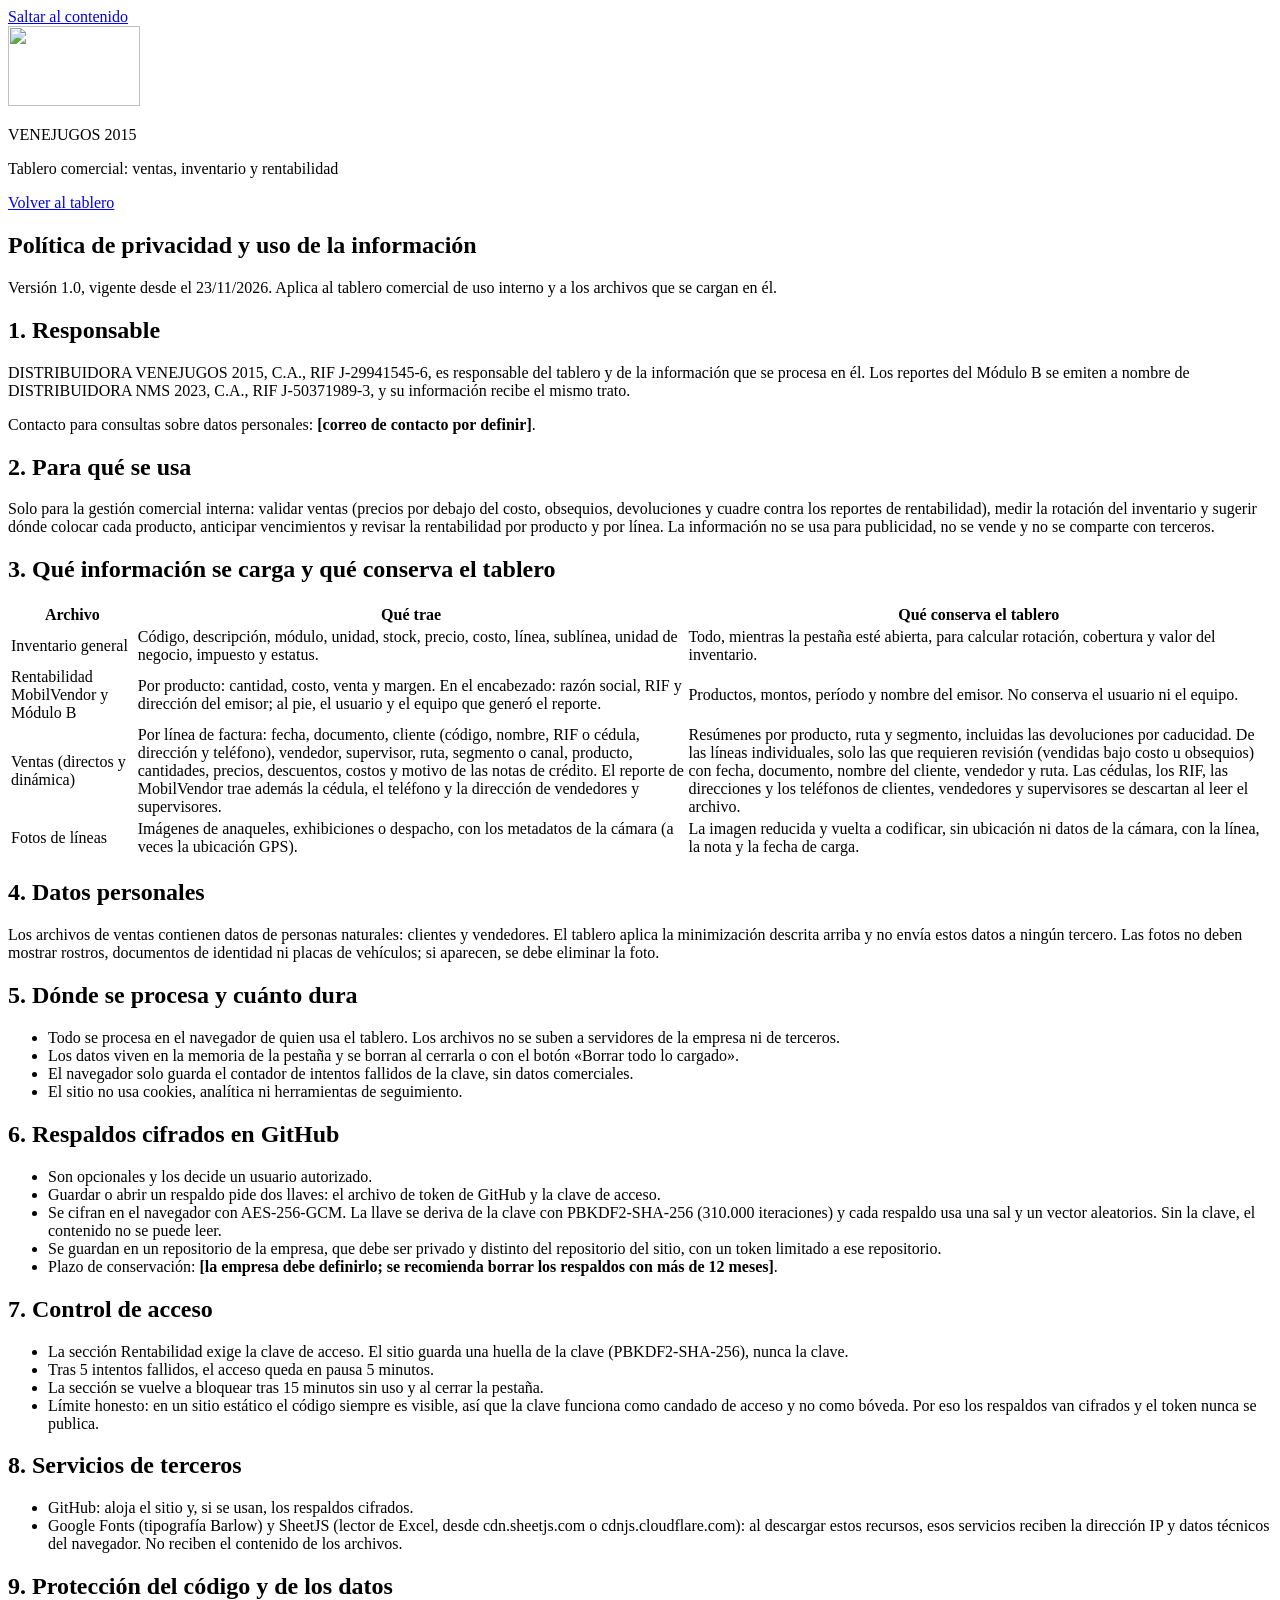
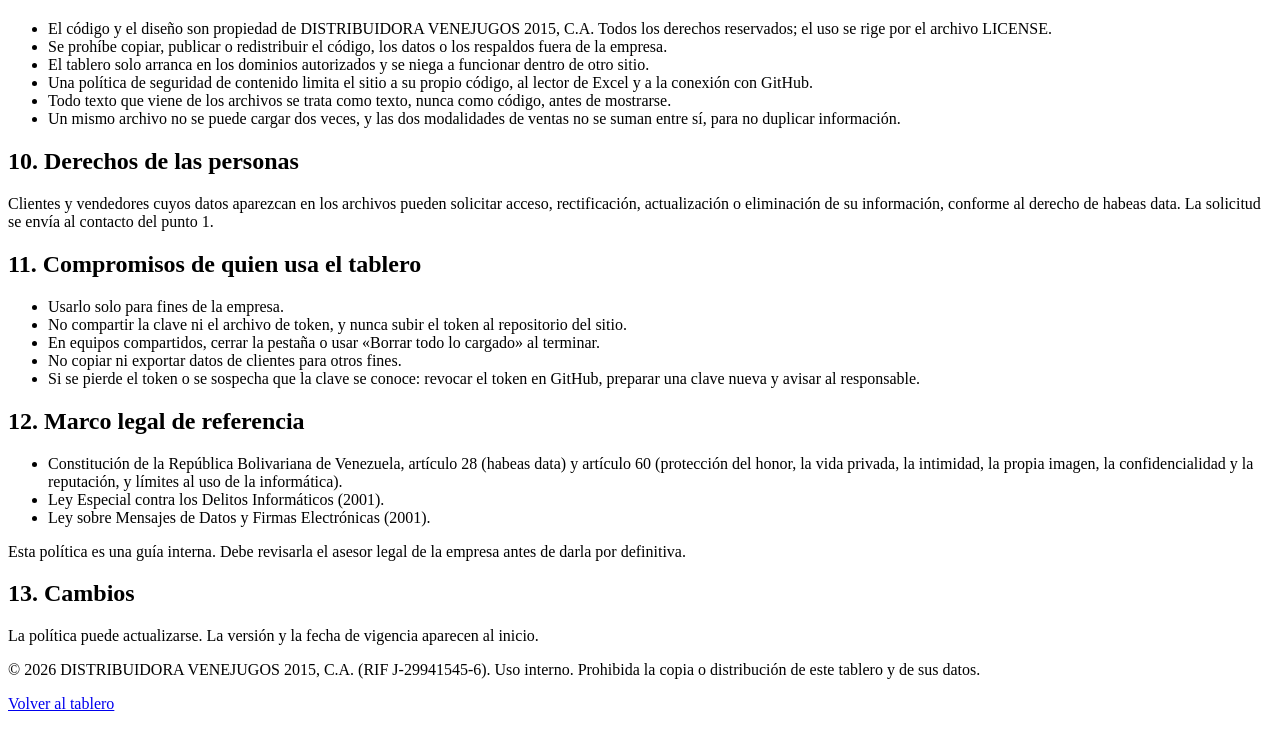
==== commit 3ecc5342: "Add files via upload" ====
--- a/privacidad.html
+++ b/privacidad.html
@@ -13,18 +13,18 @@
   <meta name="robots" content="noindex, nofollow, noarchive">
   <meta name="theme-color" content="#0F2240">
   <title>Política de privacidad, tablero comercial VENEJUGOS 2015</title>
-  <link rel="icon" href="favicon.svg" type="image/svg+xml">
+  <link rel="icon" href="assets/favicon.svg" type="image/svg+xml">
   <link rel="preconnect" href="https://fonts.googleapis.com">
   <link rel="preconnect" href="https://fonts.gstatic.com" crossorigin>
   <link rel="stylesheet" href="https://fonts.googleapis.com/css2?family=Barlow:wght@400;500;600&amp;family=Barlow+Condensed:wght@600;700&amp;display=swap">
-  <link rel="stylesheet" href="styles.css">
+  <link rel="stylesheet" href="css/styles.css">
 </head>
 <body class="pagina-texto">
   <a class="saltar" href="#principal">Saltar al contenido</a>
   <header class="cabecera">
     <div class="cabecera-in">
       <div class="marca">
-        <img class="logo" src="logo.svg" alt="" width="132" height="80" fetchpriority="high">
+        <img class="logo" src="assets/logo.svg" alt="" width="132" height="80" fetchpriority="high">
         <div class="marca-textos">
           <p class="marca-nombre">VENEJUGOS 2015</p>
           <p class="marca-sub">Tablero comercial: ventas, inventario y rentabilidad</p>
@@ -66,8 +66,8 @@
             </tr>
             <tr>
               <td class="td-prod" data-label="Archivo"><div class="prod-nombre">Ventas (directos y dinámica)</div></td>
-              <td class="td-texto" data-label="Qué trae">Por línea de factura: fecha, documento, cliente (código, nombre, RIF o cédula y dirección), vendedor, supervisor, ruta, segmento, producto, cantidades, precios, descuentos y costos.</td>
-              <td class="td-texto" data-label="Qué conserva">Resúmenes por producto, ruta y segmento. De las líneas individuales, solo las que requieren revisión (vendidas bajo costo u obsequios) con fecha, documento, nombre del cliente, vendedor y ruta. El RIF, la cédula y la dirección de los clientes se descartan al leer el archivo.</td>
+              <td class="td-texto" data-label="Qué trae">Por línea de factura: fecha, documento, cliente (código, nombre, RIF o cédula, dirección y teléfono), vendedor, supervisor, ruta, segmento o canal, producto, cantidades, precios, descuentos, costos y motivo de las notas de crédito. El reporte de MobilVendor trae además la cédula, el teléfono y la dirección de vendedores y supervisores.</td>
+              <td class="td-texto" data-label="Qué conserva">Resúmenes por producto, ruta y segmento, incluidas las devoluciones por caducidad. De las líneas individuales, solo las que requieren revisión (vendidas bajo costo u obsequios) con fecha, documento, nombre del cliente, vendedor y ruta. Las cédulas, los RIF, las direcciones y los teléfonos de clientes, vendedores y supervisores se descartan al leer el archivo.</td>
             </tr>
             <tr>
               <td class="td-prod" data-label="Archivo"><div class="prod-nombre">Fotos de líneas</div></td>
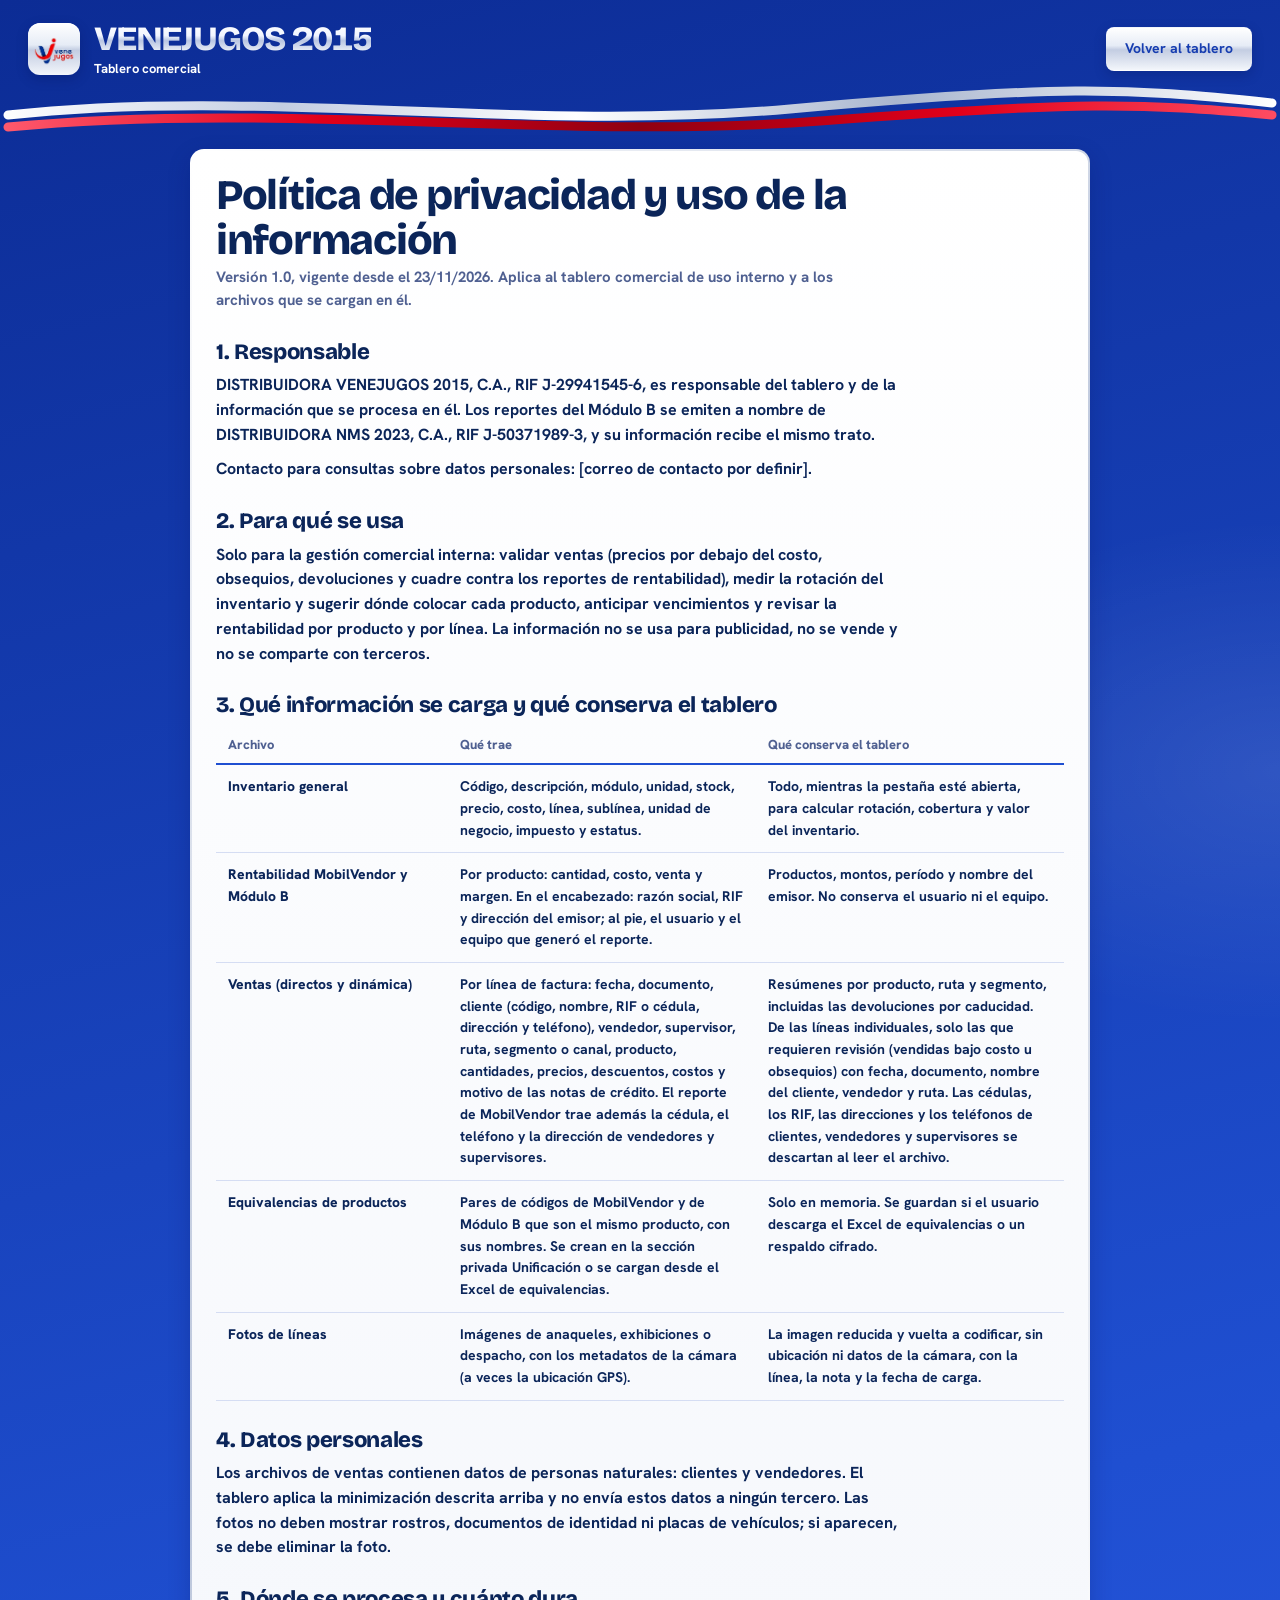
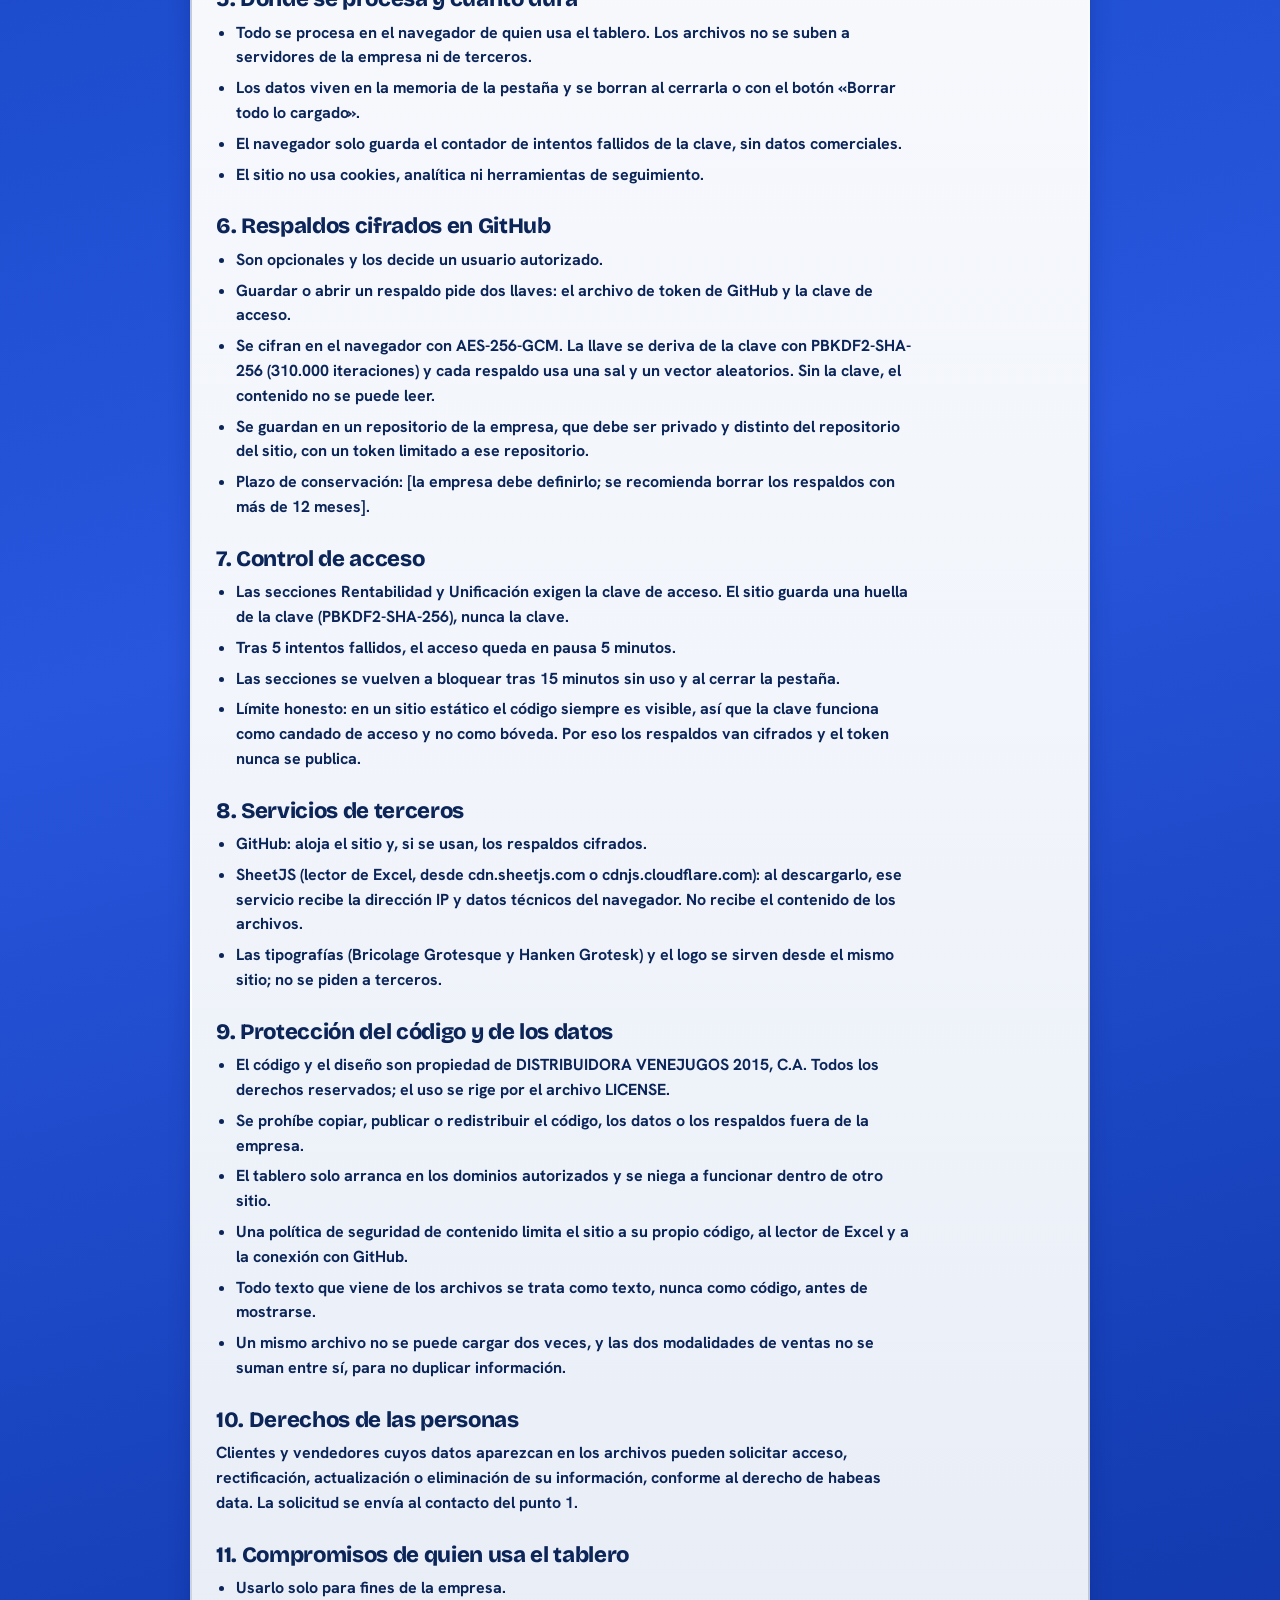
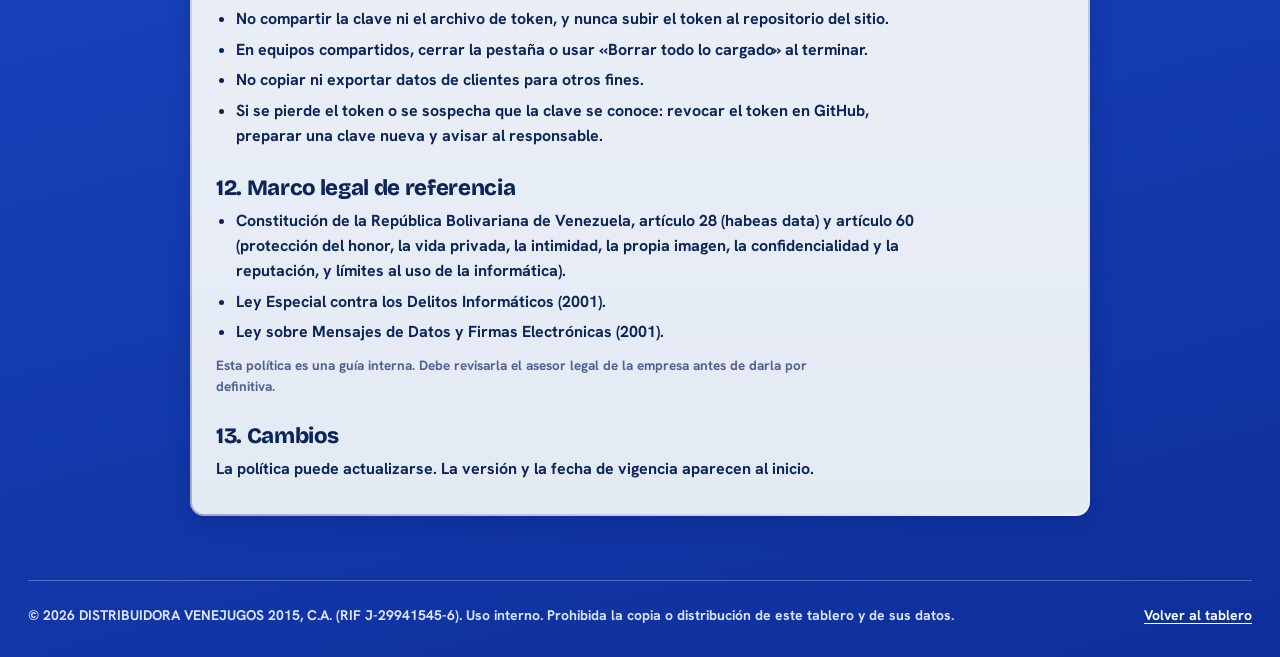
==== commit ded37fd7: "Add files via upload" ====
--- a/privacidad.html
+++ b/privacidad.html
@@ -8,32 +8,38 @@
 <head>
   <meta charset="utf-8">
   <meta name="viewport" content="width=device-width, initial-scale=1, viewport-fit=cover">
-  <meta http-equiv="Content-Security-Policy" content="default-src 'self'; style-src 'self' https://fonts.googleapis.com; font-src https://fonts.gstatic.com; img-src 'self'; script-src 'none'; object-src 'none'; base-uri 'none'; form-action 'none'">
+  <meta http-equiv="Content-Security-Policy" content="default-src 'self'; style-src 'self'; font-src 'self'; img-src 'self'; script-src 'none'; object-src 'none'; base-uri 'none'; form-action 'none'">
   <meta name="referrer" content="no-referrer">
   <meta name="robots" content="noindex, nofollow, noarchive">
-  <meta name="theme-color" content="#0F2240">
+  <meta name="theme-color" content="#1f4fd1">
   <title>Política de privacidad, tablero comercial VENEJUGOS 2015</title>
-  <link rel="icon" href="assets/favicon.svg" type="image/svg+xml">
-  <link rel="preconnect" href="https://fonts.googleapis.com">
-  <link rel="preconnect" href="https://fonts.gstatic.com" crossorigin>
-  <link rel="stylesheet" href="https://fonts.googleapis.com/css2?family=Barlow:wght@400;500;600&amp;family=Barlow+Condensed:wght@600;700&amp;display=swap">
-  <link rel="stylesheet" href="css/styles.css">
+  <link rel="preload" href="bricolage.woff2" as="font" type="font/woff2" crossorigin>
+  <link rel="preload" href="hanken.woff2" as="font" type="font/woff2" crossorigin>
+  <link rel="stylesheet" href="styles.css">
+  <link rel="icon" href="icon-192.png">
+  <link rel="apple-touch-icon" href="icon-180.png">
 </head>
 <body class="pagina-texto">
   <a class="saltar" href="#principal">Saltar al contenido</a>
-  <header class="cabecera">
-    <div class="cabecera-in">
-      <div class="marca">
-        <img class="logo" src="assets/logo.svg" alt="" width="132" height="80" fetchpriority="high">
-        <div class="marca-textos">
-          <p class="marca-nombre">VENEJUGOS 2015</p>
-          <p class="marca-sub">Tablero comercial: ventas, inventario y rentabilidad</p>
-        </div>
-      </div>
-      <p class="volver"><a class="btn btn-sec" href="index.html">Volver al tablero</a></p>
-    </div>
+  <header class="masthead">
+    <a class="marca" href="index.html" aria-label="VENEJUGOS 2015, volver al tablero">
+      <img src="logo-venejugos.png" alt="" width="52" height="52" fetchpriority="high">
+      <span class="marca-texto">
+        <span class="wordmark">VENEJUGOS 2015</span>
+        <span class="marca-sub">Tablero comercial</span>
+      </span>
+    </a>
+    <span class="espacio"></span>
+    <p class="volver"><a class="btn btn-primario" href="index.html">Volver al tablero</a></p>
   </header>
-  <div class="carretera" aria-hidden="true"></div>
+  <svg class="cinta" viewBox="0 0 1280 60" aria-hidden="true" focusable="false">
+    <defs>
+      <linearGradient id="metal-plata" gradientUnits="userSpaceOnUse" x1="0" y1="0" x2="1280" y2="0"><stop offset="0" stop-color="#ffffff"/><stop offset=".22" stop-color="#c3cde2"/><stop offset=".45" stop-color="#ffffff"/><stop offset=".7" stop-color="#a9b6cf"/><stop offset="1" stop-color="#ffffff"/></linearGradient>
+      <linearGradient id="metal-rojo" gradientUnits="userSpaceOnUse" x1="0" y1="0" x2="1280" y2="0"><stop offset="0" stop-color="#ff5a6e"/><stop offset=".25" stop-color="#e2001a"/><stop offset=".5" stop-color="#8f0011"/><stop offset=".75" stop-color="#e2001a"/><stop offset="1" stop-color="#ff4d63"/></linearGradient>
+    </defs>
+    <path class="c-azul" pathLength="1600" d="M8 34 C 260 6, 520 52, 790 28 S 1120 6, 1272 22"/>
+    <path class="c-rojo" pathLength="1600" d="M8 46 C 280 20, 560 60, 820 40 S 1140 22, 1272 34"/>
+  </svg>
 
   <main id="principal" class="principal" tabindex="-1">
     <article class="tarjeta politica">
@@ -70,6 +76,11 @@
               <td class="td-texto" data-label="Qué conserva">Resúmenes por producto, ruta y segmento, incluidas las devoluciones por caducidad. De las líneas individuales, solo las que requieren revisión (vendidas bajo costo u obsequios) con fecha, documento, nombre del cliente, vendedor y ruta. Las cédulas, los RIF, las direcciones y los teléfonos de clientes, vendedores y supervisores se descartan al leer el archivo.</td>
             </tr>
             <tr>
+              <td class="td-prod" data-label="Archivo"><div class="prod-nombre">Equivalencias de productos</div></td>
+              <td class="td-texto" data-label="Qué trae">Pares de códigos de MobilVendor y de Módulo B que son el mismo producto, con sus nombres. Se crean en la sección privada Unificación o se cargan desde el Excel de equivalencias.</td>
+              <td class="td-texto" data-label="Qué conserva">Solo en memoria. Se guardan si el usuario descarga el Excel de equivalencias o un respaldo cifrado.</td>
+            </tr>
+            <tr>
               <td class="td-prod" data-label="Archivo"><div class="prod-nombre">Fotos de líneas</div></td>
               <td class="td-texto" data-label="Qué trae">Imágenes de anaqueles, exhibiciones o despacho, con los metadatos de la cámara (a veces la ubicación GPS).</td>
               <td class="td-texto" data-label="Qué conserva">La imagen reducida y vuelta a codificar, sin ubicación ni datos de la cámara, con la línea, la nota y la fecha de carga.</td>
@@ -100,16 +111,17 @@
 
       <h2>7. Control de acceso</h2>
       <ul>
-        <li>La sección Rentabilidad exige la clave de acceso. El sitio guarda una huella de la clave (PBKDF2-SHA-256), nunca la clave.</li>
+        <li>Las secciones Rentabilidad y Unificación exigen la clave de acceso. El sitio guarda una huella de la clave (PBKDF2-SHA-256), nunca la clave.</li>
         <li>Tras 5 intentos fallidos, el acceso queda en pausa 5 minutos.</li>
-        <li>La sección se vuelve a bloquear tras 15 minutos sin uso y al cerrar la pestaña.</li>
+        <li>Las secciones se vuelven a bloquear tras 15 minutos sin uso y al cerrar la pestaña.</li>
         <li>Límite honesto: en un sitio estático el código siempre es visible, así que la clave funciona como candado de acceso y no como bóveda. Por eso los respaldos van cifrados y el token nunca se publica.</li>
       </ul>
 
       <h2>8. Servicios de terceros</h2>
       <ul>
         <li>GitHub: aloja el sitio y, si se usan, los respaldos cifrados.</li>
-        <li>Google Fonts (tipografía Barlow) y SheetJS (lector de Excel, desde cdn.sheetjs.com o cdnjs.cloudflare.com): al descargar estos recursos, esos servicios reciben la dirección IP y datos técnicos del navegador. No reciben el contenido de los archivos.</li>
+        <li>SheetJS (lector de Excel, desde cdn.sheetjs.com o cdnjs.cloudflare.com): al descargarlo, ese servicio recibe la dirección IP y datos técnicos del navegador. No recibe el contenido de los archivos.</li>
+        <li>Las tipografías (Bricolage Grotesque y Hanken Grotesk) y el logo se sirven desde el mismo sitio; no se piden a terceros.</li>
       </ul>
 
       <h2>9. Protección del código y de los datos</h2>
--- a/styles.css
+++ b/styles.css
@@ -0,0 +1,819 @@
+/*!
+ * VENEJUGOS 2015, tablero comercial.
+ * Copyright (c) 2026 DISTRIBUIDORA VENEJUGOS 2015, C.A. Todos los derechos reservados.
+ * Uso interno exclusivo. Prohibida su copia, distribucion o modificacion sin autorizacion escrita.
+ *
+ * Lenguaje visual tomado de NEXUS (portal de reportes de Venejugos): fondo azul de marca,
+ * titulos plateados, hojas claras con marco de plata y acentos en rojo metalico.
+ * Tipografias Bricolage Grotesque y Hanken Grotesk (SIL OFL 1.1, ver OFL-*.txt).
+ */
+
+@font-face {
+  font-family: "Bricolage";
+  src: url("bricolage.woff2") format("woff2-variations"), url("bricolage.woff2") format("woff2");
+  font-weight: 200 800;
+  font-display: swap;
+}
+@font-face {
+  font-family: "Hanken";
+  src: url("hanken.woff2") format("woff2-variations"), url("hanken.woff2") format("woff2");
+  font-weight: 100 900;
+  font-display: swap;
+}
+
+:root {
+  color-scheme: dark;
+  /* Sobre el fondo azul */
+  --tinta: #ffffff;
+  --suave: #dbe4ff;
+  /* Marca */
+  --azul: #1f4fd1;
+  --azul-hondo: #163db0;
+  --marino: #0b2559;
+  --rojo: #e2001a;
+  --rojo-hondo: #b80016;
+  /* Hojas claras */
+  --hoja-texto: #0b2559;
+  --hoja-suave: #4f6091;
+  --hoja-linea: #d5ddf3;
+  --hoja-campo: #f4f7ff;
+  --hoja-borde-campo: #c9d5f5;
+  --azul-claro: #e8eeff;
+  /* Estados */
+  --ok: #14663f;
+  --ok-fondo: #e3f6ec;
+  --mal: #b80016;
+  --mal-fondo: #fde8ea;
+  --dato: #5c4400;
+  --dato-fondo: #fff3c4;
+  /* Acabados */
+  --plata: linear-gradient(180deg, #ffffff 0%, #e6ecf6 42%, #c3cde2 52%, #f3f6fb 100%);
+  --plata-borde: linear-gradient(135deg, #ffffff 0%, #b9c4da 30%, #ffffff 55%, #9eabc4 80%, #eef2f8 100%);
+  --rojo-metal: linear-gradient(135deg, #ff6b7d 0%, #e2001a 30%, #8f0011 55%, #e2001a 78%, #ff5a6e 100%);
+  --azul-metal: linear-gradient(180deg, #4a78ff 0%, #1f4fd1 48%, #163db0 52%, #2a5ae0 100%);
+  --superficie-clara: linear-gradient(180deg, #ffffff 0%, #f2f5fb 60%, #e4eaf4 100%);
+  --texto-plata: linear-gradient(180deg, #ffffff 0%, #f1f5ff 40%, #b9c6e2 55%, #ffffff 100%);
+  --sombra: 0 8px 22px rgba(4, 20, 90, .22);
+  /* Medidas */
+  --r-s: 8px;
+  --r-m: 14px;
+  --r-l: 18px;
+  --display: "Bricolage", "Segoe UI", system-ui, sans-serif;
+  --texto: "Hanken", "Segoe UI", system-ui, sans-serif;
+  --ease: cubic-bezier(.2, .8, .2, 1);
+  --ancho: 1280px;
+  --pad-x: 28px;
+  --pad-izq: max(var(--pad-x), env(safe-area-inset-left));
+  --pad-der: max(var(--pad-x), env(safe-area-inset-right));
+}
+@media (min-width: 1700px) {
+  :root { --ancho: 1560px; }
+}
+
+/* ---------- Base ---------- */
+*, *::before, *::after { box-sizing: border-box; }
+html { -webkit-text-size-adjust: 100%; text-size-adjust: 100%; background: #123aa8; }
+body {
+  margin: 0;
+  min-height: 100vh;
+  min-height: 100dvh;
+  font: 700 16px/1.55 var(--texto);
+  font-variant-numeric: tabular-nums;
+  color: var(--tinta);
+  background:
+    radial-gradient(900px 480px at 12% -8%, rgba(120, 160, 255, .38), transparent 62%),
+    radial-gradient(700px 420px at 100% 20%, rgba(255, 255, 255, .1), transparent 60%),
+    linear-gradient(165deg, #0c2c95 0%, #1f4fd1 42%, #2856dd 55%, #1640b8 78%, #0e2f9a 100%);
+  background-color: #1640b8;
+  overflow-x: hidden;
+  -webkit-tap-highlight-color: transparent;
+}
+img, svg { max-width: 100%; }
+img { height: auto; }
+p { margin: 0 0 10px; }
+h1, h2, h3 { margin: 0; }
+a { color: var(--tinta); text-underline-offset: 3px; }
+a:hover { color: var(--suave); }
+code { font-size: .92em; background: var(--azul-claro); color: var(--azul); padding: 1px 6px; border-radius: 6px; }
+button, input, select, textarea { font: inherit; color: inherit; }
+button, a[href], select, label[for], input[type="checkbox"], input[type="radio"], [role="tab"] { cursor: pointer; }
+button:disabled, select:disabled, input:disabled { cursor: not-allowed; }
+:focus-visible { outline: 3px solid #ffffff; outline-offset: 2px; border-radius: 4px; }
+.tarjeta :focus-visible, .dialogo :focus-visible, .barra-estado :focus-visible, .kpi :focus-visible { outline-color: var(--azul); }
+::selection { background: #ffffff; color: var(--azul-hondo); }
+[hidden] { display: none !important; }
+
+.vh {
+  position: absolute !important;
+  width: 1px; height: 1px;
+  margin: -1px; padding: 0; border: 0;
+  overflow: hidden; clip: rect(0 0 0 0); clip-path: inset(50%);
+  white-space: nowrap;
+}
+.saltar {
+  position: absolute; left: 12px; top: -60px; z-index: 50;
+  background: #ffffff; color: var(--azul); padding: 10px 16px; border-radius: var(--r-s);
+  text-decoration: none;
+}
+.saltar:focus { top: max(12px, env(safe-area-inset-top)); color: var(--azul); }
+
+/* Texto plateado de titulares (como en NEXUS) */
+.wordmark, .seccion-titulo, .stat-valor {
+  background: var(--texto-plata);
+  -webkit-background-clip: text;
+  background-clip: text;
+  color: transparent;
+}
+
+/* ---------- Encabezado ---------- */
+.masthead {
+  position: relative;
+  max-width: var(--ancho);
+  margin: 0 auto;
+  padding: max(22px, env(safe-area-inset-top)) var(--pad-der) 0 var(--pad-izq);
+  display: flex;
+  align-items: center;
+  gap: 14px 18px;
+  flex-wrap: wrap;
+}
+.marca { display: flex; align-items: center; gap: 14px; text-decoration: none; color: inherit; min-width: 0; }
+.marca:hover { color: inherit; }
+.marca img {
+  width: 52px; height: 52px; flex: none;
+  object-fit: contain; border-radius: 12px; padding: 4px;
+  background: var(--plata);
+  box-shadow: 0 4px 12px rgba(4, 20, 90, .3), inset 0 1px 0 #ffffff;
+}
+.marca-texto { display: flex; flex-direction: column; line-height: 1; min-width: 0; }
+.wordmark {
+  font-family: var(--display);
+  font-weight: 800;
+  font-size: 34px;
+  letter-spacing: -0.035em;
+  font-variation-settings: "wdth" 80;
+  white-space: nowrap;
+}
+.marca-sub { font-size: 13px; color: #ffffff; margin-top: 6px; }
+.masthead .espacio { flex: 1; }
+
+/* Navegación entre secciones: control segmentado */
+.pestanas { min-width: 0; max-width: 100%; }
+.pestanas-in {
+  display: flex;
+  gap: 2px;
+  padding: 4px;
+  border-radius: 999px;
+  background: linear-gradient(180deg, rgba(255, 255, 255, .2), rgba(255, 255, 255, .06));
+  border: 1px solid rgba(255, 255, 255, .35);
+  overflow-x: auto;
+  overscroll-behavior-x: contain;
+  scrollbar-width: none;
+}
+.pestanas-in::-webkit-scrollbar { display: none; }
+.pestana {
+  position: relative;
+  appearance: none;
+  border: 0;
+  background: none;
+  color: #ffffff;
+  font: 700 14px/1 var(--texto);
+  padding: 9px 14px;
+  min-height: 40px;
+  border-radius: 999px;
+  display: inline-flex;
+  align-items: center;
+  gap: 7px;
+  white-space: nowrap;
+  transition: background-color .2s, color .2s;
+  touch-action: manipulation;
+}
+.pestana:hover { background: rgba(255, 255, 255, .12); }
+.pestana[aria-selected="true"] {
+  background: var(--plata);
+  color: var(--azul-hondo);
+  box-shadow: inset 0 1px 0 #ffffff, 0 2px 8px rgba(4, 20, 90, .25);
+}
+.insignia {
+  background: var(--rojo-metal);
+  color: #ffffff;
+  font: 800 12px/1 var(--texto);
+  padding: 4px 7px;
+  border-radius: 999px;
+  min-width: 22px;
+  text-align: center;
+  box-shadow: inset 0 1px 0 rgba(255, 255, 255, .3);
+}
+.candado { flex: none; width: 15px; height: 15px; fill: none; stroke: currentColor; stroke-width: 2; stroke-linecap: round; }
+.pestana.abierta .candado { display: none; }
+
+/* La cinta de marca */
+.cinta {
+  display: block;
+  width: 100%;
+  height: auto;
+  max-width: var(--ancho);
+  margin: 6px auto 0;
+  overflow: visible;
+}
+.cinta path { fill: none; stroke-linecap: round; stroke-width: 9; }
+.cinta .c-azul { stroke: url(#metal-plata); }
+.cinta .c-rojo { stroke: url(#metal-rojo); }
+
+/* Resumen bajo la cinta */
+.resumen { max-width: var(--ancho); margin: 0 auto; padding: 10px var(--pad-der) 0 var(--pad-izq); }
+.stats { display: grid; grid-template-columns: repeat(4, minmax(0, 1fr)); gap: 12px; margin: 0; }
+.stat {
+  background: linear-gradient(180deg, rgba(255, 255, 255, .18), rgba(255, 255, 255, .06));
+  border: 1px solid rgba(255, 255, 255, .32);
+  border-radius: var(--r-m);
+  padding: 12px 16px 13px;
+  min-width: 0;
+}
+.stat-total {
+  border: 2px solid transparent;
+  background:
+    linear-gradient(180deg, rgba(35, 82, 214, .92), rgba(25, 68, 192, .92)) padding-box,
+    var(--rojo-metal) border-box;
+}
+.stat dt { font-size: 13px; color: #ffffff; }
+.stat dd { margin: 0; }
+.stat-valor {
+  font: 800 30px/1.08 var(--display);
+  letter-spacing: -0.02em;
+  white-space: nowrap;
+  overflow: hidden;
+  text-overflow: ellipsis;
+}
+.stat-nota { font-size: 12.5px; color: #ffffff; overflow-wrap: anywhere; }
+
+/* ---------- Contenido ---------- */
+.principal {
+  max-width: var(--ancho);
+  margin: 0 auto;
+  padding: 8px var(--pad-der) 64px var(--pad-izq);
+  outline: none;
+}
+.panel, .vista { display: grid; gap: 20px; min-width: 0; }
+.panel > *, .vista > * { min-width: 0; }
+
+.seccion-cab { display: flex; flex-wrap: wrap; align-items: flex-end; justify-content: space-between; gap: 12px 18px; }
+.seccion-titulo {
+  font: 800 clamp(30px, 4.4vw, 52px)/1.04 var(--display);
+  letter-spacing: -0.03em;
+  max-width: 22ch;
+  margin: 18px 0 8px;
+}
+.bajada { color: var(--suave); max-width: 64ch; margin: 0; }
+.vista > .seccion-cab .bajada, .panel > .seccion-cab .bajada { margin-bottom: 4px; }
+.nota-base { color: var(--suave); margin: 0; }
+
+.aviso {
+  background: linear-gradient(180deg, rgba(255, 255, 255, .16), rgba(255, 255, 255, .06));
+  border: 1px solid rgba(255, 255, 255, .3);
+  border-left: 4px solid var(--rojo);
+  border-radius: var(--r-s);
+  padding: 12px 16px;
+  color: #ffffff;
+}
+.aviso p { margin: 0; }
+.aviso a { color: #ffffff; }
+
+/* Hojas claras (tarjetas) con marco de plata */
+.tarjeta {
+  color: var(--hoja-texto);
+  color-scheme: light;
+  border: 2px solid transparent;
+  background: var(--superficie-clara) padding-box, var(--plata-borde) border-box;
+  border-radius: var(--r-m);
+  box-shadow: var(--sombra);
+  padding: 22px 24px;
+  min-width: 0;
+}
+.tarjeta h2 { font: 800 22px/1.2 var(--display); letter-spacing: -0.015em; color: var(--marino); margin: 0 0 4px; }
+.tarjeta h3 { color: var(--marino); }
+.tarjeta a { color: var(--azul); }
+.tarjeta a:hover { color: var(--azul-hondo); }
+.tarjeta .bajada { color: var(--hoja-suave); margin: 4px 0 14px; font-size: 15px; max-width: 78ch; }
+.tarjeta .seccion-cab { margin-bottom: 12px; }
+.tarjeta .seccion-cab .bajada { margin-bottom: 0; }
+.tarjeta .nota-base, .tarjeta .carga-nota { color: var(--hoja-suave); }
+.subtitulo { font: 800 20px/1.2 var(--display); letter-spacing: -0.015em; color: var(--marino); margin: 22px 0 4px; }
+
+.dos-col { display: grid; grid-template-columns: repeat(2, minmax(0, 1fr)); gap: 20px; align-items: start; }
+
+/* ---------- Carga de datos ---------- */
+.rejilla-carga { display: grid; grid-template-columns: repeat(3, minmax(0, 1fr)); gap: 20px; align-items: start; }
+.carga { display: grid; gap: 12px; }
+.carga-cab { display: flex; align-items: center; justify-content: space-between; gap: 10px; flex-wrap: wrap; }
+.carga-ayuda { color: var(--hoja-suave); margin: 0; font-size: 15px; }
+.carga-nota { color: var(--hoja-suave); font-size: 13.5px; margin: 0; }
+.carga-pie { display: flex; flex-wrap: wrap; gap: 10px; }
+
+.ranura { border: 1px solid var(--hoja-linea); border-radius: 12px; padding: 12px; display: grid; gap: 10px; min-width: 0; background: #ffffff; }
+.ranura-cab { display: flex; align-items: center; justify-content: space-between; gap: 10px; }
+.ranura-titulo { font: 800 17px/1.2 var(--display); letter-spacing: -0.01em; color: var(--marino); }
+
+.chip {
+  display: inline-flex; align-items: center; gap: 6px;
+  border-radius: 6px;
+  padding: 3px 9px;
+  font: 800 12.5px/1.3 var(--texto);
+  background: var(--azul-claro);
+  color: var(--azul);
+  white-space: nowrap;
+}
+.ranura[data-estado="listo"] [data-chip], .chip.chip-ok { background: var(--ok-fondo); color: var(--ok); }
+.ranura[data-estado="error"] [data-chip], .chip.chip-error { background: var(--mal-fondo); color: var(--mal); }
+.ranura[data-estado="leyendo"] .zona, .ranura[data-estado="listo"] .zona { display: none; }
+
+.zona {
+  position: relative;
+  display: flex; flex-direction: column; align-items: center; justify-content: center;
+  gap: 4px;
+  min-height: 118px;
+  padding: 14px;
+  border: 2px dashed var(--hoja-borde-campo);
+  border-radius: 12px;
+  background: var(--hoja-campo);
+  color: var(--hoja-texto);
+  text-align: center;
+  transition: background-color .2s, border-color .2s;
+}
+.zona-baja { min-height: 84px; }
+.zona:hover, .zona.arrastrando { border-color: var(--azul); background: var(--azul-claro); }
+.zona:focus-within { outline: 3px solid var(--azul); outline-offset: 2px; }
+.zona-icono { width: 26px; height: 26px; fill: none; stroke: var(--azul); stroke-width: 1.8; stroke-linecap: round; stroke-linejoin: round; }
+.zona-accion { color: var(--azul); text-decoration: underline; text-underline-offset: 3px; }
+.zona-ayuda { color: var(--hoja-suave); font-size: 13px; }
+
+.ranura-info:empty { display: none; }
+.info-archivo { font-weight: 800; color: var(--marino); overflow-wrap: anywhere; margin: 0 0 4px; }
+.info-lista { margin: 0; padding: 0; list-style: none; display: grid; gap: 3px; color: var(--hoja-suave); font-size: 14px; }
+.info-lista strong { color: var(--marino); }
+.info-aviso { margin: 8px 0 0; padding: 8px 10px; border-radius: var(--r-s); background: var(--dato-fondo); color: var(--dato); font-size: 14px; }
+.info-error { margin: 0; color: var(--mal); }
+.info-acciones { display: flex; flex-wrap: wrap; gap: 8px; margin-top: 10px; }
+
+.progreso { position: relative; height: 6px; margin-top: 8px; border-radius: 3px; background: var(--azul-claro); overflow: hidden; }
+.progreso::after { content: ""; position: absolute; top: 0; bottom: 0; left: 0; width: 40%; border-radius: 3px; background: var(--rojo-metal); }
+
+.segmentado { border: 0; margin: 0; padding: 0; min-width: 0; }
+.segmentado legend { padding: 0; margin-bottom: 6px; font-size: 14px; }
+.segmentos {
+  display: grid; grid-template-columns: repeat(2, minmax(0, 1fr)); gap: 4px;
+  background: var(--hoja-campo); border: 1px solid var(--hoja-borde-campo); border-radius: 999px; padding: 4px;
+}
+.segmentos input { position: absolute; opacity: 0; width: 1px; height: 1px; }
+.segmentos label {
+  display: flex; align-items: center; justify-content: center; text-align: center;
+  min-height: 40px; padding: 6px 12px; border-radius: 999px;
+  font-size: 14px; color: var(--marino);
+  transition: background-color .2s, color .2s;
+}
+.segmentos label:hover { background: #ffffff; }
+.segmentos input:checked + label { background: var(--azul-metal); color: #ffffff; box-shadow: 0 4px 12px rgba(22, 61, 176, .35), inset 0 1px 0 rgba(255, 255, 255, .35); }
+.segmentos input:focus-visible + label { outline: 3px solid var(--azul); outline-offset: 2px; }
+
+.campos { display: grid; grid-template-columns: repeat(2, minmax(0, 1fr)); gap: 10px 14px; }
+.campo { display: grid; gap: 6px; min-width: 0; }
+.campo label, .dialogo label, .filtro label, .ajuste label, .form-clave label { font-size: 14px; }
+.opcional { color: var(--hoja-suave); }
+input[type="text"], input[type="search"], input[type="password"], input[type="number"], select {
+  width: 100%;
+  min-height: 44px;
+  font: 700 15px var(--texto);
+  color: var(--hoja-texto);
+  background: var(--hoja-campo);
+  border: 1px solid var(--hoja-borde-campo);
+  border-radius: var(--r-s);
+  padding: 0 12px;
+  transition: border-color .2s, box-shadow .2s;
+}
+input::placeholder { color: #6f80ad; opacity: 1; }
+input:hover, select:hover { border-color: #9fb3e6; }
+input:focus, select:focus { outline: none; border-color: var(--azul); box-shadow: 0 0 0 3px rgba(31, 79, 209, .22); }
+select:disabled, input:disabled { background: #eef2fa; color: var(--hoja-suave); }
+
+.gh-acciones { display: grid; gap: 10px; }
+.acciones, .acciones-fila { display: flex; flex-wrap: wrap; gap: 10px; }
+.acciones-fila { gap: 6px; }
+.lista-seg { margin: 0; padding-left: 18px; color: var(--hoja-suave); display: grid; gap: 4px; }
+
+/* ---------- Botones ---------- */
+.btn {
+  display: inline-flex; align-items: center; justify-content: center; gap: 8px;
+  min-height: 44px;
+  padding: 0 18px;
+  border-radius: var(--r-s);
+  border: 1px solid transparent;
+  font: 700 14px/1.1 var(--texto);
+  text-align: center;
+  text-decoration: none;
+  transition: background .2s, border-color .2s, color .2s, transform .15s var(--ease);
+  touch-action: manipulation;
+  user-select: none;
+}
+.btn:active:not(:disabled) { transform: scale(.97); }
+.btn:disabled { opacity: .45; }
+/* Sobre el fondo azul: plata */
+.btn-primario, .btn-accion {
+  background: var(--plata);
+  color: var(--azul-hondo);
+  box-shadow: 0 4px 12px rgba(4, 20, 90, .28), inset 0 1px 0 #ffffff;
+}
+.btn-primario:hover:not(:disabled), .btn-accion:hover:not(:disabled) { background: linear-gradient(180deg, #ffffff, #dfe6f3); color: var(--azul-hondo); }
+/* Dentro de hojas y diálogos: azul metálico */
+.tarjeta .btn-primario, .tarjeta .btn-accion, .dialogo .btn-primario, .dialogo .btn-accion {
+  background: var(--azul-metal);
+  color: #ffffff;
+  box-shadow: 0 4px 12px rgba(22, 61, 176, .35), inset 0 1px 0 rgba(255, 255, 255, .35);
+}
+.tarjeta .btn-primario:hover:not(:disabled), .tarjeta .btn-accion:hover:not(:disabled),
+.dialogo .btn-primario:hover:not(:disabled), .dialogo .btn-accion:hover:not(:disabled) { background: linear-gradient(180deg, #5a86ff, #1f4fd1); color: #ffffff; }
+.btn-sec { background: rgba(255, 255, 255, .12); color: #ffffff; border-color: rgba(255, 255, 255, .45); }
+.btn-sec:hover:not(:disabled) { background: rgba(255, 255, 255, .2); color: #ffffff; }
+.tarjeta .btn-sec, .dialogo .btn-sec, .barra-estado .btn-sec { background: #ffffff; color: var(--marino); border-color: var(--hoja-borde-campo); }
+.tarjeta .btn-sec:hover:not(:disabled), .dialogo .btn-sec:hover:not(:disabled), .barra-estado .btn-sec:hover:not(:disabled) { border-color: var(--azul); color: var(--azul); }
+.btn-peligro { background: var(--rojo-metal); color: #ffffff; box-shadow: inset 0 1px 0 rgba(255, 255, 255, .3); }
+.btn-peligro:hover:not(:disabled) { background: linear-gradient(135deg, #ff4d63, #b80016); color: #ffffff; }
+.btn-chico { min-height: 36px; padding: 0 12px; font-size: 13px; }
+.btn-enlace { background: none; border: 0; padding: 4px 0; min-height: 36px; color: var(--azul); text-decoration: underline; text-underline-offset: 3px; }
+.btn-cerrar {
+  display: inline-flex; align-items: center; justify-content: center;
+  width: 44px; height: 44px; margin: -8px -10px -8px 0;
+  background: none; border: 0; border-radius: var(--r-s); color: var(--marino);
+}
+.btn-cerrar svg { width: 20px; height: 20px; stroke: currentColor; stroke-width: 2.2; stroke-linecap: round; }
+.btn-cerrar:hover { background: var(--azul-claro); }
+
+/* ---------- Indicadores ---------- */
+.kpis { display: grid; grid-template-columns: repeat(auto-fit, minmax(min(100%, 215px), 1fr)); gap: 14px; }
+.kpi {
+  color: var(--hoja-texto);
+  border: 2px solid transparent;
+  background: var(--superficie-clara) padding-box, var(--plata-borde) border-box;
+  border-radius: var(--r-m);
+  box-shadow: var(--sombra);
+  padding: 14px 16px 15px;
+  min-width: 0;
+}
+@media (min-width: 901px) {
+  .kpis:has(> .kpi:nth-child(6):last-child) { grid-template-columns: repeat(3, minmax(0, 1fr)); }
+}
+.moneda { font-size: .62em; letter-spacing: 0; margin-right: .12em; color: var(--hoja-suave); }
+.tarjeta .kpi { box-shadow: none; }
+.kpi-marca { background: var(--superficie-clara) padding-box, var(--rojo-metal) border-box; }
+.kpi-etq { font-size: 13.5px; color: var(--hoja-suave); }
+.kpi-valor {
+  font: 800 clamp(23px, 1.9vw, 28px)/1.1 var(--display);
+  font-variation-settings: "wdth" 82;
+  letter-spacing: -0.02em;
+  color: var(--marino);
+  white-space: nowrap;
+}
+.kpi-nota { font-size: 13px; color: var(--hoja-suave); margin-top: 2px; }
+.kpi-error .kpi-valor { color: var(--rojo); }
+
+/* ---------- Filtros ---------- */
+.filtros { display: flex; flex-wrap: wrap; gap: 10px 12px; align-items: flex-end; margin-bottom: 12px; }
+.filtro { display: grid; gap: 6px; min-width: 0; flex: 1 1 180px; max-width: 320px; }
+.filtro-ancho { flex: 2 1 240px; max-width: 420px; }
+.ajustes { display: flex; flex-wrap: wrap; gap: 10px 18px; align-items: center; }
+.ajuste { display: inline-flex; flex-wrap: wrap; align-items: center; gap: 8px; color: var(--hoja-texto); }
+.ajuste input[type="number"] { width: 88px; text-align: right; }
+
+.fchips { display: flex; flex-wrap: wrap; gap: 8px; margin-bottom: 12px; }
+.fchip {
+  min-height: 38px;
+  padding: 0 14px;
+  border-radius: 999px;
+  border: 1px solid var(--hoja-borde-campo);
+  background: #ffffff;
+  color: var(--marino);
+  font: 700 14px/1 var(--texto);
+  display: inline-flex; align-items: center; gap: 6px;
+  transition: border-color .2s, color .2s, background .2s;
+}
+.fchip:hover { border-color: var(--azul); color: var(--azul); }
+.fchip[aria-pressed="true"] { background: var(--azul-metal); border-color: transparent; color: #ffffff; box-shadow: inset 0 1px 0 rgba(255, 255, 255, .3); }
+.fchip b { font-weight: 800; }
+
+/* ---------- Tablas ---------- */
+.tabla-cont { overflow-x: auto; margin: 0 -24px; padding: 0 24px; }
+.tabla { width: 100%; border-collapse: separate; border-spacing: 0; font-size: 14px; color: var(--hoja-texto); }
+.tabla th {
+  text-align: left;
+  font: 800 13px/1.25 var(--texto);
+  color: var(--hoja-suave);
+  padding: 10px 12px;
+  border-bottom: 2px solid var(--azul);
+  white-space: nowrap;
+  vertical-align: bottom;
+}
+.tabla td { padding: 11px 12px; border-bottom: 1px solid var(--hoja-linea); vertical-align: top; }
+.tabla tbody tr:hover > td { background: #f4f7ff; }
+.tabla tbody tr:hover > td:first-child { box-shadow: inset 3px 0 0 var(--rojo); }
+.tabla .num { text-align: right; white-space: nowrap; }
+.tabla th.num { text-align: right; }
+.precio { font: 800 18px/1.1 var(--display); letter-spacing: -0.01em; color: var(--marino); }
+.neg { color: var(--rojo); }
+.td-prod { min-width: 220px; }
+.prod-nombre { font-weight: 800; color: var(--marino); overflow-wrap: anywhere; }
+.prod-meta { color: var(--hoja-suave); font-size: 12.5px; margin-top: 3px; display: flex; flex-wrap: wrap; gap: 4px 8px; align-items: center; }
+.td-texto { min-width: 260px; max-width: 460px; }
+.fila-detalle > td { background: #f4f7ff; padding: 6px 12px 14px; }
+.tabla tbody tr.fila-detalle:hover > td { background: #f4f7ff; box-shadow: none; }
+.sub-tabla { font-size: 13.5px; background: #ffffff; border: 1px solid var(--hoja-linea); border-radius: 10px; overflow: hidden; }
+.sub-tabla th { font-size: 12.5px; border-bottom-width: 1px; }
+.mas { display: flex; flex-wrap: wrap; align-items: center; gap: 10px; margin-top: 12px; color: var(--hoja-suave); }
+
+.estado-rot, .sev {
+  display: inline-flex; align-items: center; gap: 6px;
+  border-radius: 6px;
+  padding: 3px 9px;
+  font: 800 12.5px/1.3 var(--texto);
+  white-space: nowrap;
+}
+.estado-rot i, .sev i { width: 7px; height: 7px; border-radius: 50%; background: currentColor; flex: none; }
+.e-agotado, .sev-critica { background: var(--rojo-metal); color: #ffffff; }
+.e-quiebre, .sev-alta { background: var(--mal-fondo); color: var(--mal); }
+.e-sin-mov { background: var(--marino); color: #ffffff; }
+.e-baja, .sev-media { background: var(--azul-claro); color: var(--azul); }
+.e-normal { background: var(--ok-fondo); color: var(--ok); }
+.e-sin-datos, .e-sin-existencia, .sev-info { background: #ffffff; color: var(--hoja-suave); border: 1px solid var(--hoja-linea); }
+
+/* Etiqueta de línea (marca), como las de NEXUS */
+.etq {
+  display: inline-flex; align-items: center;
+  border-radius: 6px;
+  padding: 2px 8px;
+  font: 800 12px/1.35 var(--texto);
+  background: var(--azul-claro);
+  color: var(--azul);
+  max-width: 100%;
+  overflow-wrap: anywhere;
+}
+.etq-vacia { background: #ffffff; color: var(--hoja-suave); border: 1px solid var(--hoja-linea); }
+
+.barra { height: 8px; min-width: 64px; margin-top: 6px; background: var(--azul-claro); border-radius: 4px; overflow: hidden; }
+.barra > span { display: block; height: 100%; width: var(--w, 0%); background: var(--azul-metal); border-radius: 4px; }
+.barra.barra-neg > span { background: var(--rojo-metal); }
+
+/* ---------- Unificación entre módulos ---------- */
+.celda-par { display: inline-block; text-align: right; }
+.par { display: inline-flex; align-items: baseline; gap: 5px; white-space: nowrap; }
+.par-sep { color: var(--hoja-suave); }
+.dif { display: table; margin: 3px 0 0 auto; font-size: 12.5px; color: var(--hoja-suave); }
+.dif-alerta { background: var(--dato-fondo); color: var(--dato); border-radius: 6px; padding: 1px 7px; font-weight: 800; }
+.coincide {
+  display: inline-flex; align-items: center;
+  border-radius: 6px; padding: 3px 9px;
+  font: 800 12.5px/1.3 var(--texto);
+  background: #ffffff; color: var(--hoja-suave); border: 1px solid var(--hoja-linea);
+  white-space: nowrap;
+}
+.coincide-alta { background: var(--ok-fondo); color: var(--ok); border-color: var(--ok-fondo); }
+.form-uni { display: grid; grid-template-columns: repeat(3, minmax(0, 1fr)) auto; gap: 10px 14px; align-items: end; }
+.form-uni-pie { display: flex; }
+
+/* ---------- Alertas de rentabilidad ---------- */
+.alertas { display: grid; gap: 10px; }
+.alerta {
+  border: 1px solid var(--hoja-linea);
+  border-radius: 12px;
+  background: #ffffff;
+  padding: 12px 14px;
+  display: grid;
+  grid-template-columns: minmax(0, 1.1fr) minmax(0, 1.4fr) minmax(0, 1.2fr);
+  gap: 6px 18px;
+  align-items: start;
+}
+.alerta-cab { display: grid; gap: 6px; justify-items: start; }
+.alerta-titulo { font: 800 17px/1.2 var(--display); letter-spacing: -0.01em; color: var(--marino); }
+.alerta-prod { font-weight: 800; color: var(--marino); overflow-wrap: anywhere; }
+.alerta-detalle, .alerta-accion { margin: 0; font-size: 14.5px; }
+.alerta-detalle { color: var(--hoja-texto); }
+.alerta-accion b { color: var(--azul); }
+
+/* ---------- Estados vacíos, candado y barra de estado ---------- */
+.vacio-estado {
+  display: grid; justify-items: start; gap: 10px;
+  padding: 28px 26px;
+  border: 2px dashed var(--rojo);
+  background: var(--superficie-clara);
+}
+.vacio-estado h2 { font: 800 24px/1.15 var(--display); letter-spacing: -0.015em; color: var(--marino); }
+.vacio-estado p { color: var(--hoja-suave); max-width: 64ch; margin: 0; }
+.candado-tarjeta { max-width: 580px; }
+.form-clave { display: grid; gap: 8px; margin-top: 8px; }
+.form-clave .fila { display: flex; flex-wrap: wrap; gap: 10px; }
+.form-clave input { flex: 1 1 220px; width: auto; }
+.mensaje-error { color: var(--rojo); margin: 4px 0 0; min-height: 1.5em; font-size: 14px; }
+.barra-estado {
+  display: flex; flex-wrap: wrap; align-items: center; justify-content: space-between; gap: 10px;
+  color: var(--hoja-texto);
+  border: 2px solid transparent;
+  background: var(--superficie-clara) padding-box, var(--plata-borde) border-box;
+  border-radius: var(--r-m);
+  padding: 10px 16px;
+  font-size: 14.5px;
+}
+
+/* ---------- Líneas y fotos ---------- */
+.rejilla-lineas { display: grid; grid-template-columns: repeat(auto-fill, minmax(min(100%, 320px), 1fr)); gap: 18px; }
+.linea-tarjeta { display: grid; gap: 12px; align-content: start; }
+.linea-cab { display: flex; justify-content: space-between; gap: 10px; align-items: flex-start; }
+.linea-cab h3 { font: 800 21px/1.15 var(--display); letter-spacing: -0.015em; color: var(--marino); overflow-wrap: anywhere; }
+.linea-stats { display: grid; grid-template-columns: repeat(2, minmax(0, 1fr)); gap: 8px; margin: 0; }
+.linea-stats div { background: #ffffff; border: 1px solid var(--hoja-linea); border-radius: 10px; padding: 8px 10px; min-width: 0; }
+.linea-stats dt { font-size: 12.5px; color: var(--hoja-suave); }
+.linea-stats dd { margin: 0; font: 800 18px/1.15 var(--display); color: var(--marino); overflow-wrap: anywhere; }
+.miniaturas { display: grid; grid-template-columns: repeat(4, minmax(0, 1fr)); gap: 6px; }
+.miniatura { padding: 0; border: 1px solid var(--hoja-linea); border-radius: 8px; overflow: hidden; background: var(--hoja-campo); aspect-ratio: 1 / 1; }
+.miniatura img { width: 100%; height: 100%; object-fit: cover; display: block; }
+.miniatura:hover { border-color: var(--rojo); }
+.sin-fotos { color: var(--hoja-suave); font-size: 14px; margin: 0; }
+
+/* ---------- Diálogos ---------- */
+.dialogo {
+  border: 0; padding: 0;
+  border-radius: var(--r-l);
+  width: min(560px, calc(100vw - 24px));
+  max-height: calc(100dvh - 24px);
+  color: var(--hoja-texto);
+  color-scheme: light;
+  background: var(--superficie-clara);
+  box-shadow: 0 30px 80px rgba(8, 20, 60, .35);
+}
+.dialogo::backdrop { background: rgba(4, 14, 60, .62); backdrop-filter: blur(3px); }
+.dialogo-cab { display: flex; align-items: flex-start; justify-content: space-between; gap: 10px; padding: 26px 28px 0; }
+.dialogo-cab h2 { font: 800 26px/1.15 var(--display); letter-spacing: -0.02em; color: var(--marino); }
+.dialogo-cuerpo { padding: 12px 28px 4px; display: grid; gap: 8px; }
+.dialogo-cuerpo p { margin: 0; color: var(--hoja-suave); }
+.dialogo-pie { padding: 18px 28px 26px; display: flex; gap: 10px; justify-content: flex-end; flex-wrap: wrap; }
+.dialogo-pie .btn { flex: 1 1 140px; }
+.dialogo-foto { width: min(980px, calc(100vw - 24px)); }
+.dialogo-foto img { width: 100%; max-height: 64vh; object-fit: contain; background: var(--hoja-campo); border-radius: 10px; }
+.df-meta { color: var(--hoja-suave); }
+.codigo {
+  margin: 0; padding: 10px 12px; border-radius: 10px;
+  background: var(--marino); color: #ffffff;
+  font: 600 13px/1.5 ui-monospace, Consolas, "Liberation Mono", monospace;
+  white-space: pre-wrap; overflow-wrap: anywhere;
+}
+
+/* ---------- Pie, botón flotante y avisos ---------- */
+.pie { max-width: var(--ancho); margin: 0 auto; padding: 0 var(--pad-der) 0 var(--pad-izq); }
+.pie-in {
+  padding: 24px 0 max(30px, env(safe-area-inset-bottom));
+  border-top: 1px solid rgba(255, 255, 255, .28);
+  display: flex; flex-wrap: wrap; justify-content: space-between; gap: 8px 22px;
+  color: var(--suave); font-size: 14px;
+}
+.pie-in p { margin: 0; }
+.pie-in a { color: #ffffff; }
+.pie-version { margin-left: 8px; }
+
+.fab { display: none; }
+
+.toasts {
+  position: fixed; z-index: 90;
+  left: 50%; transform: translateX(-50%);
+  bottom: max(24px, env(safe-area-inset-bottom));
+  width: min(520px, calc(100vw - 32px));
+  display: grid; gap: 8px;
+}
+.toast {
+  background: var(--plata);
+  color: var(--marino);
+  border-radius: var(--r-s);
+  padding: 10px 12px 10px 16px;
+  box-shadow: 0 10px 30px rgba(4, 20, 90, .3);
+  display: flex; gap: 10px; align-items: flex-start; justify-content: space-between;
+  font-size: 14px;
+}
+.toast p { margin: 0; }
+.toast-error { background: var(--rojo-metal); color: #ffffff; }
+.toast .btn-cerrar { width: 36px; height: 36px; margin: -6px -6px -6px 0; flex: none; color: inherit; }
+.toast .btn-cerrar:hover { background: rgba(255, 255, 255, .25); }
+.sin-js { margin: 24px; }
+
+/* ---------- Movimiento (una vez al cargar y al leer archivos) ---------- */
+@media (prefers-reduced-motion: no-preference) {
+  .entra .cinta path { stroke-dasharray: 1600; stroke-dashoffset: 1600; animation: trazo 1.1s var(--ease) forwards; }
+  .entra .cinta .c-rojo { animation-delay: .14s; }
+  .entra .marca, .entra .pestanas, .entra .resumen, .entra .principal { animation: subir .7s var(--ease) both; }
+  .entra .pestanas { animation-delay: .08s; }
+  .entra .resumen { animation-delay: .2s; }
+  .entra .principal { animation-delay: .28s; }
+  body.leyendo .cinta .c-rojo { stroke-dasharray: 46 30; animation: fluir .9s linear infinite; }
+  .progreso::after { animation: barrido 1.1s var(--ease) infinite; }
+  .dialogo[open] { animation: abrir .32s var(--ease); }
+  .dialogo[open]::backdrop { animation: velo .3s ease; }
+  .toast { animation: subir .3s var(--ease); }
+}
+@keyframes trazo { to { stroke-dashoffset: 0; } }
+@keyframes subir { from { opacity: 0; transform: translateY(16px); } }
+@keyframes fluir { to { stroke-dashoffset: -76; } }
+@keyframes barrido { from { transform: translateX(-100%); } to { transform: translateX(250%); } }
+@keyframes abrir { from { opacity: 0; transform: translateY(14px) scale(.98); } }
+@keyframes velo { from { opacity: 0; } }
+
+/* ---------- Página de política ---------- */
+.pagina-texto .masthead { align-items: center; }
+.volver { margin: 0; }
+.politica { max-width: 900px; margin: 0 auto; width: 100%; }
+.politica h1 { font: 800 clamp(30px, 4vw, 42px)/1.06 var(--display); letter-spacing: -0.03em; color: var(--marino); }
+.politica h2 { font: 800 22px/1.2 var(--display); letter-spacing: -0.015em; color: var(--marino); margin: 26px 0 8px; }
+.politica p, .politica li { max-width: 76ch; color: var(--hoja-texto); }
+.politica ul { padding-left: 20px; margin: 0 0 10px; display: grid; gap: 6px; }
+.politica .tabla-cont { margin-bottom: 8px; }
+
+/* ---------- Tableta ---------- */
+@media (max-width: 1100px) {
+  .rejilla-carga { grid-template-columns: repeat(2, minmax(0, 1fr)); }
+  .dos-col { grid-template-columns: minmax(0, 1fr); }
+  .form-uni { grid-template-columns: repeat(2, minmax(0, 1fr)); }
+  .alerta { grid-template-columns: minmax(0, 1fr) minmax(0, 1.3fr); }
+  .alerta-accion { grid-column: 2; }
+}
+@media (max-width: 900px) {
+  .stats { grid-template-columns: repeat(2, minmax(0, 1fr)); }
+}
+
+/* ---------- Teléfono ---------- */
+@media (max-width: 720px) {
+  :root { --pad-x: 18px; }
+  .masthead { padding-top: max(16px, env(safe-area-inset-top)); gap: 12px; }
+  .masthead .espacio { display: none; }
+  .pestanas { width: 100%; }
+  .pestana { min-height: 44px; padding: 9px 12px; }
+  .marca img { width: 44px; height: 44px; }
+  .wordmark { font-size: 28px; }
+  .cinta path { stroke-width: 18; }
+  .seccion-titulo { font-size: clamp(30px, 9vw, 40px); max-width: none; }
+  .bajada { font-size: 15px; }
+}
+@media (max-width: 640px) {
+  body { padding-bottom: calc(84px + env(safe-area-inset-bottom)); }
+  .stats { gap: 8px; }
+  .stat { padding: 9px 11px 10px; border-radius: 12px; }
+  .stat dt { font-size: 12px; }
+  .stat-valor { font-size: 24px; }
+  .stat-nota { font-size: 11.5px; white-space: nowrap; overflow: hidden; text-overflow: ellipsis; }
+  .rejilla-carga, .campos, .form-uni { grid-template-columns: minmax(0, 1fr); }
+  .tarjeta { padding: 18px; }
+  .tabla-cont { margin: 0; padding: 0; overflow: visible; }
+  input[type="text"], input[type="search"], input[type="password"], input[type="number"], select, textarea { font-size: 16px; }
+  .filtro, .filtro-ancho { max-width: none; flex-basis: 100%; }
+  .ajustes { display: grid; gap: 12px; }
+  .ajuste { display: grid; grid-template-columns: 96px minmax(0, 1fr); align-items: center; gap: 4px 10px; }
+  .ajuste label { grid-column: 1 / -1; }
+  .ajuste input[type="number"] { width: 100%; }
+  .acciones .btn, .dialogo-pie .btn, .form-uni-pie .btn { flex: 1 1 100%; }
+
+  /* Tablas convertidas en tarjetas */
+  .tabla thead { position: absolute; width: 1px; height: 1px; overflow: hidden; clip: rect(0 0 0 0); clip-path: inset(50%); }
+  .tabla, .tabla tbody, .tabla tr, .tabla td { display: block; width: 100%; }
+  .tabla tr { border: 1px solid var(--hoja-linea); border-radius: 12px; padding: 8px 12px; margin-bottom: 10px; background: #ffffff; }
+  .tabla td { border: 0; padding: 5px 0; display: flex; justify-content: space-between; align-items: baseline; gap: 12px; text-align: right; }
+  .tabla td::before { content: attr(data-label); color: var(--hoja-suave); font-size: 12.5px; text-align: left; flex: 0 0 auto; max-width: 48%; }
+  .tabla td.td-prod, .tabla td.td-texto { display: block; text-align: left; min-width: 0; max-width: none; }
+  .tabla td.td-prod::before, .tabla td.td-sin-etq::before { display: none; }
+  .tabla td.td-texto { padding-top: 6px; }
+  .tabla td.td-texto::before { display: block; margin-bottom: 2px; max-width: none; }
+  .tabla .num { white-space: normal; }
+  .tabla td .par { white-space: normal; }
+  .tabla tbody tr:hover > td { background: transparent; }
+  .tabla tbody tr:hover > td:first-child { box-shadow: none; }
+  .tabla tr.fila-detalle { padding: 0; border: 0; background: transparent; }
+  .fila-detalle > td { background: transparent; padding: 0; display: block; }
+  .sub-tabla { border: 0; background: transparent; }
+  .sub-tabla tr { background: var(--hoja-campo); }
+
+  .alerta { grid-template-columns: minmax(0, 1fr); }
+  .alerta-accion { grid-column: auto; }
+
+  .fab {
+    display: inline-flex;
+    position: fixed; z-index: 30;
+    right: max(16px, env(safe-area-inset-right));
+    bottom: calc(16px + env(safe-area-inset-bottom));
+    min-height: 52px; padding: 0 22px;
+    border-radius: 999px;
+  }
+  .toasts { bottom: calc(84px + env(safe-area-inset-bottom)); }
+}
+@media (max-width: 380px) {
+  .marca { gap: 10px; }
+  .wordmark { font-size: 24px; }
+  .stat-valor { font-size: 22px; }
+  .segmentos label { font-size: 13px; padding: 6px; }
+}
+
+@media (prefers-reduced-motion: reduce) {
+  *, *::before, *::after { transition: none !important; animation: none !important; scroll-behavior: auto !important; }
+}
+@media (forced-colors: active) {
+  .wordmark, .seccion-titulo, .stat-valor { background: none; color: CanvasText; }
+}
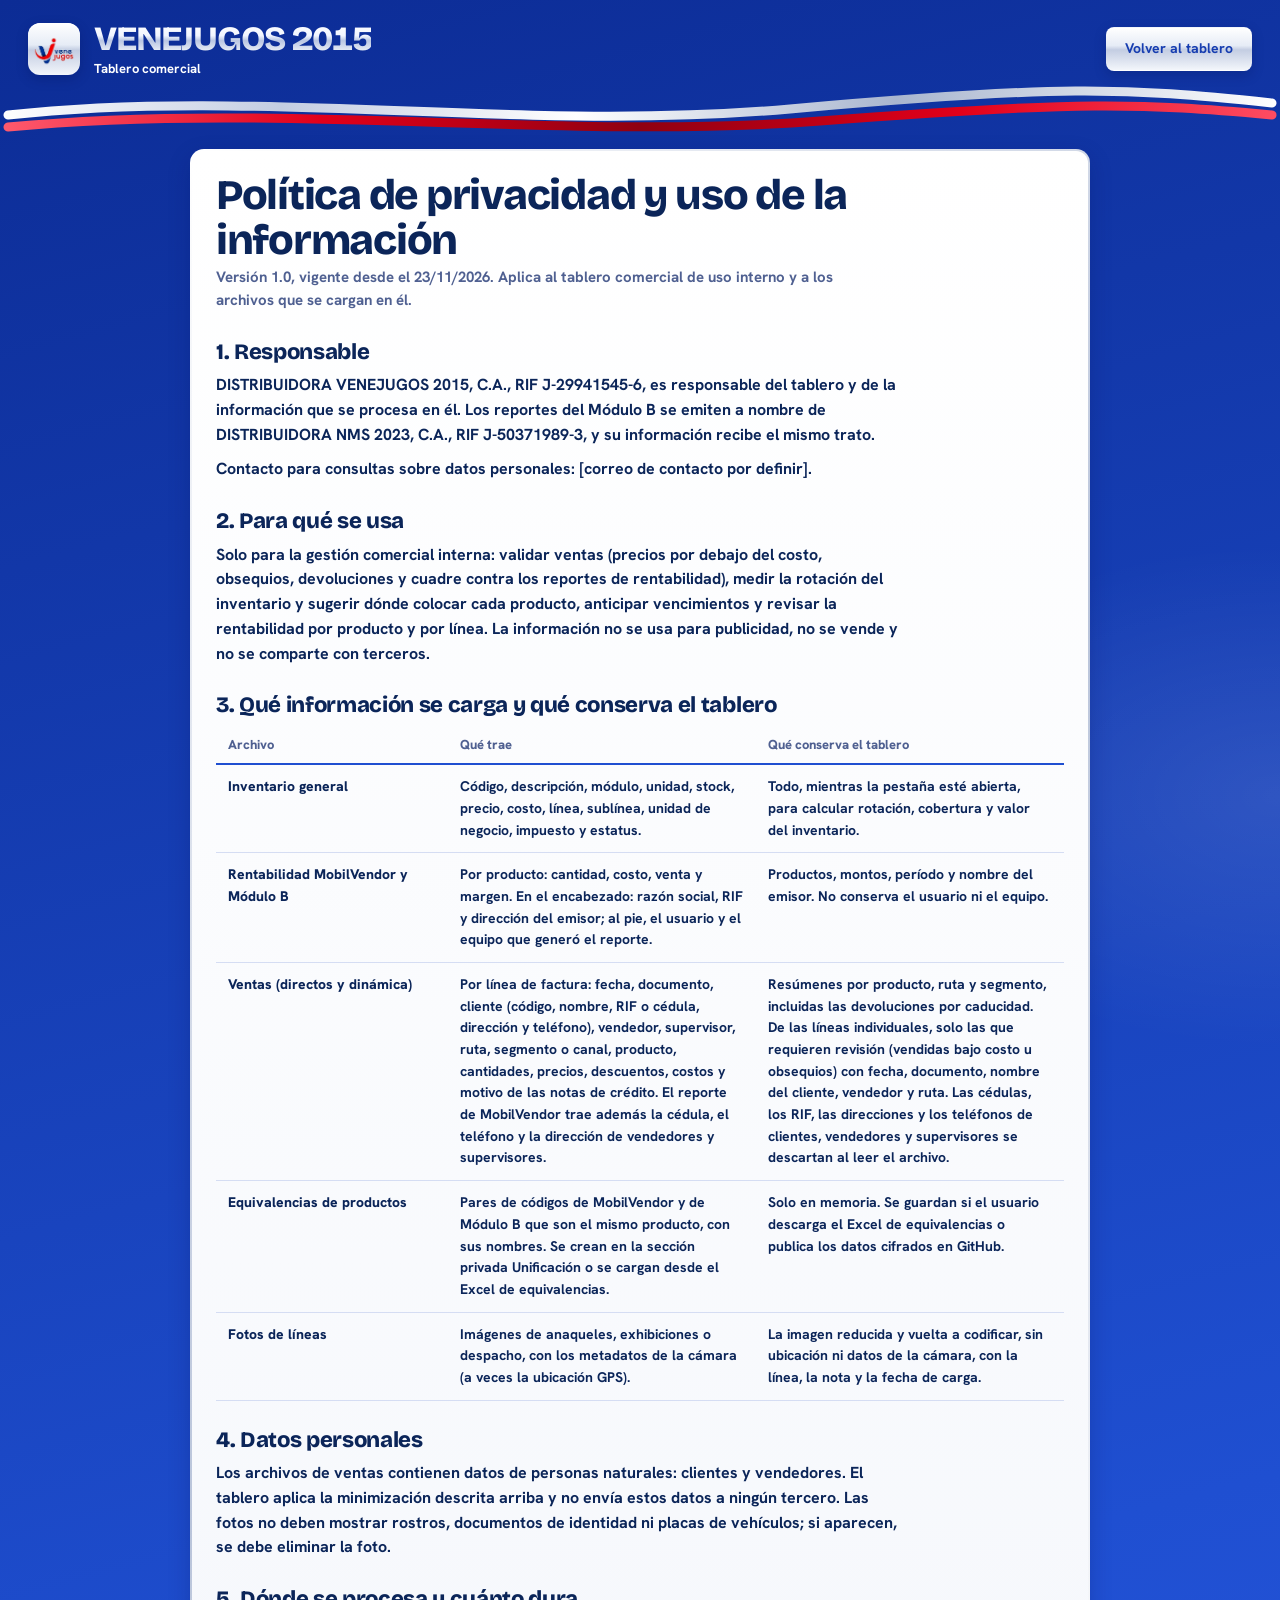
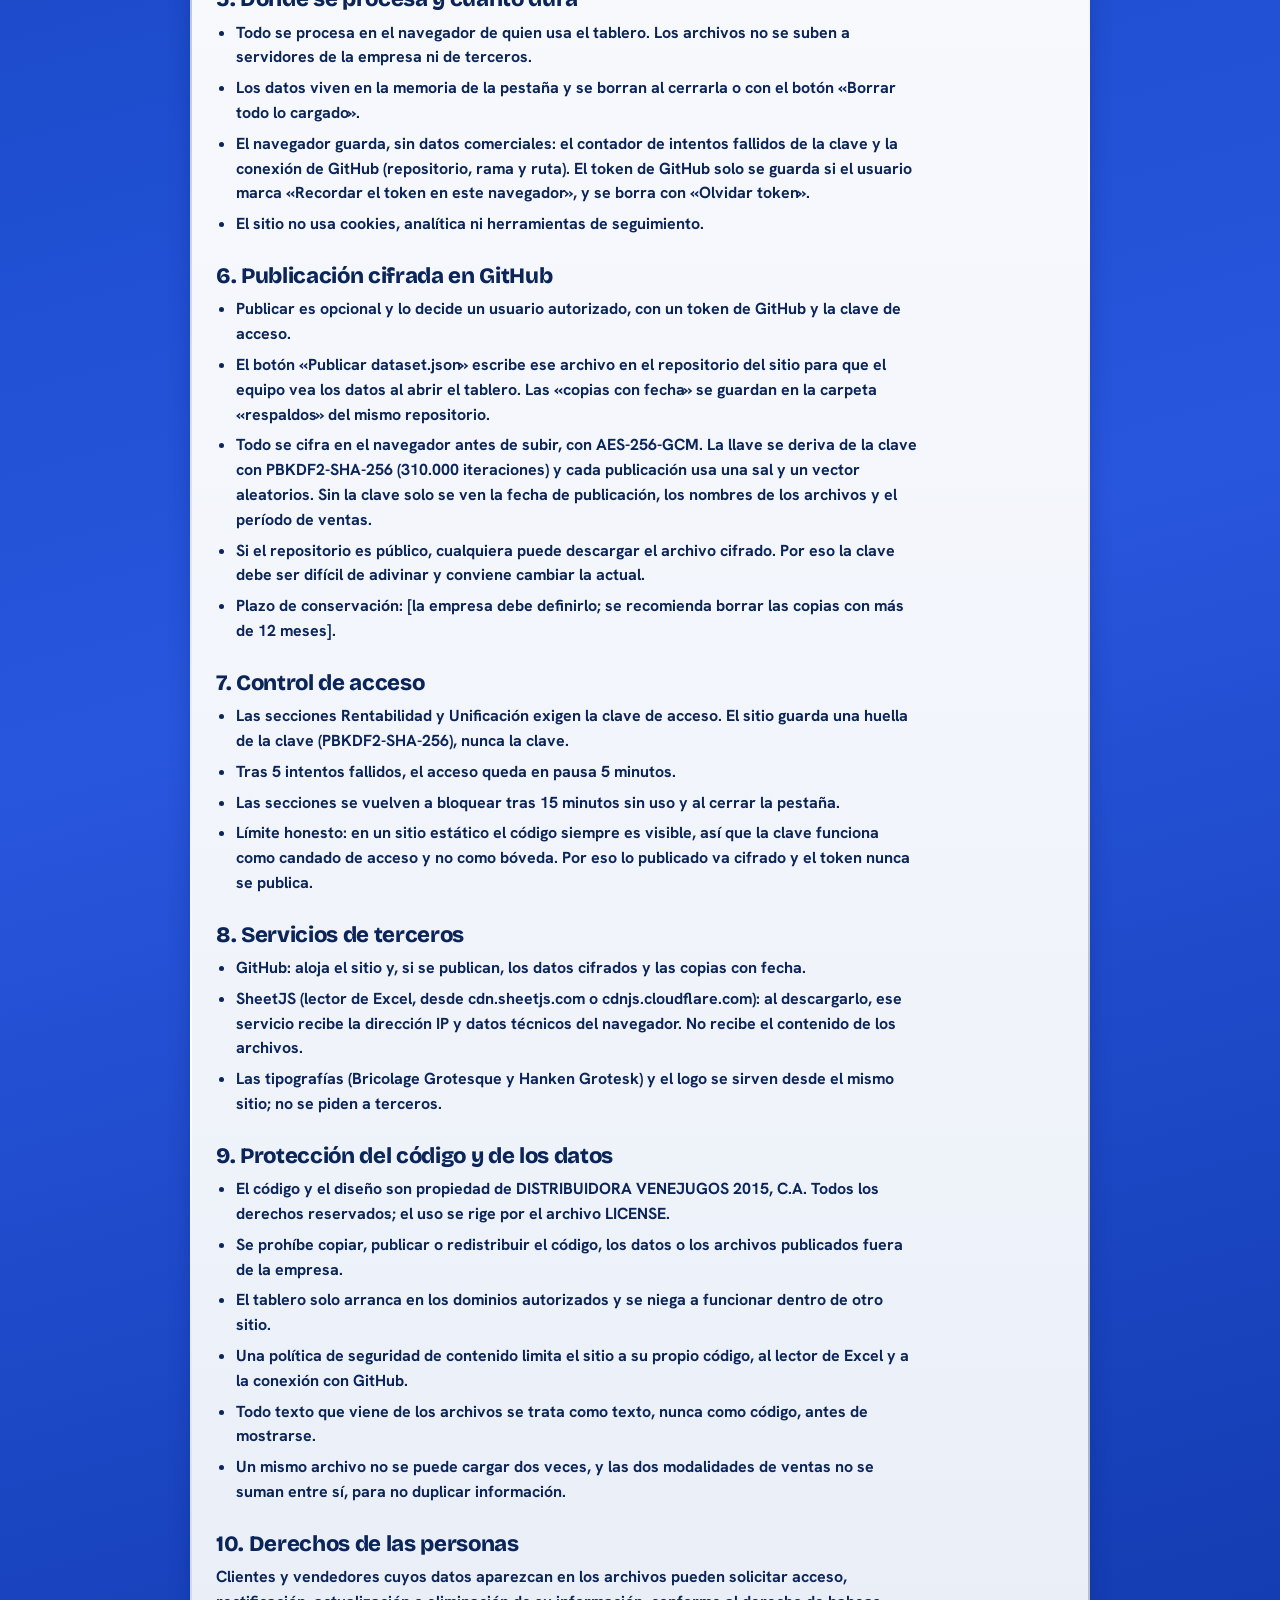
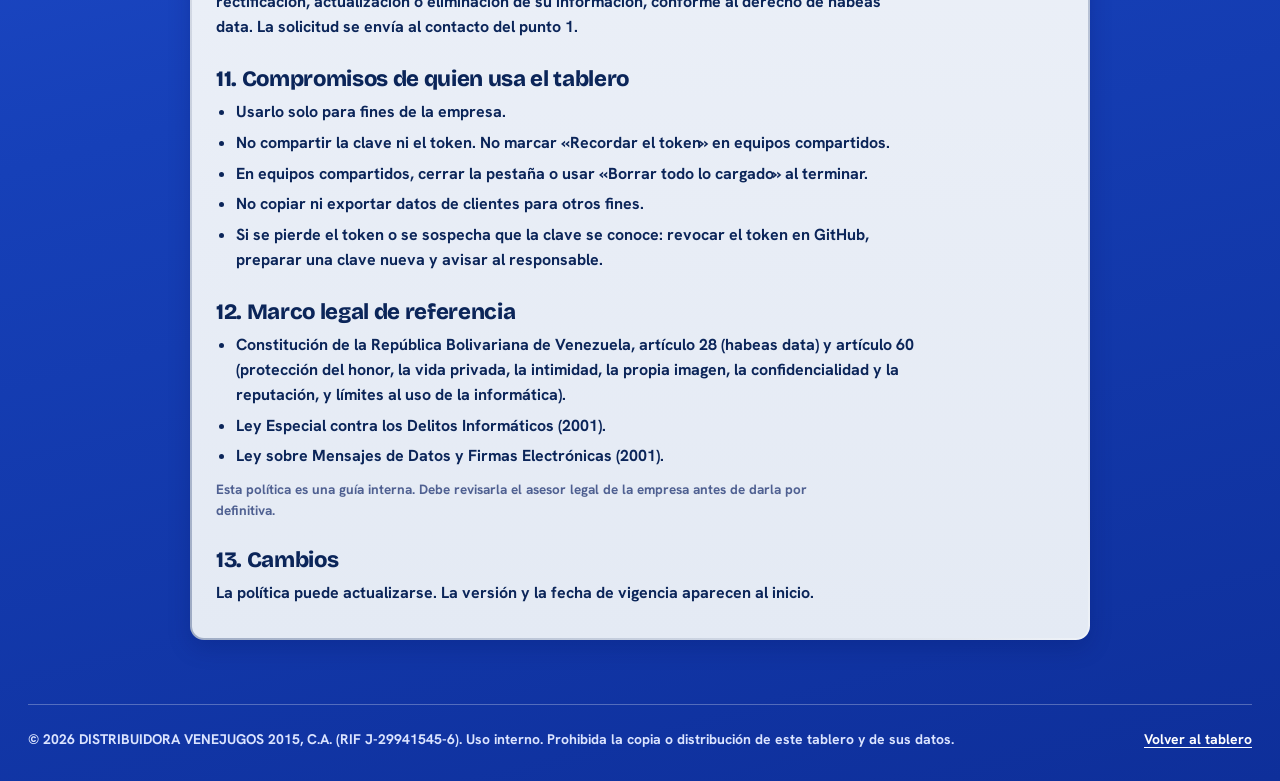
==== commit db4f15b7: "Add files via upload" ====
--- a/privacidad.html
+++ b/privacidad.html
@@ -78,7 +78,7 @@
             <tr>
               <td class="td-prod" data-label="Archivo"><div class="prod-nombre">Equivalencias de productos</div></td>
               <td class="td-texto" data-label="Qué trae">Pares de códigos de MobilVendor y de Módulo B que son el mismo producto, con sus nombres. Se crean en la sección privada Unificación o se cargan desde el Excel de equivalencias.</td>
-              <td class="td-texto" data-label="Qué conserva">Solo en memoria. Se guardan si el usuario descarga el Excel de equivalencias o un respaldo cifrado.</td>
+              <td class="td-texto" data-label="Qué conserva">Solo en memoria. Se guardan si el usuario descarga el Excel de equivalencias o publica los datos cifrados en GitHub.</td>
             </tr>
             <tr>
               <td class="td-prod" data-label="Archivo"><div class="prod-nombre">Fotos de líneas</div></td>
@@ -96,17 +96,17 @@
       <ul>
         <li>Todo se procesa en el navegador de quien usa el tablero. Los archivos no se suben a servidores de la empresa ni de terceros.</li>
         <li>Los datos viven en la memoria de la pestaña y se borran al cerrarla o con el botón «Borrar todo lo cargado».</li>
-        <li>El navegador solo guarda el contador de intentos fallidos de la clave, sin datos comerciales.</li>
+        <li>El navegador guarda, sin datos comerciales: el contador de intentos fallidos de la clave y la conexión de GitHub (repositorio, rama y ruta). El token de GitHub solo se guarda si el usuario marca «Recordar el token en este navegador», y se borra con «Olvidar token».</li>
         <li>El sitio no usa cookies, analítica ni herramientas de seguimiento.</li>
       </ul>
 
-      <h2>6. Respaldos cifrados en GitHub</h2>
+      <h2>6. Publicación cifrada en GitHub</h2>
       <ul>
-        <li>Son opcionales y los decide un usuario autorizado.</li>
-        <li>Guardar o abrir un respaldo pide dos llaves: el archivo de token de GitHub y la clave de acceso.</li>
-        <li>Se cifran en el navegador con AES-256-GCM. La llave se deriva de la clave con PBKDF2-SHA-256 (310.000 iteraciones) y cada respaldo usa una sal y un vector aleatorios. Sin la clave, el contenido no se puede leer.</li>
-        <li>Se guardan en un repositorio de la empresa, que debe ser privado y distinto del repositorio del sitio, con un token limitado a ese repositorio.</li>
-        <li>Plazo de conservación: <strong>[la empresa debe definirlo; se recomienda borrar los respaldos con más de 12 meses]</strong>.</li>
+        <li>Publicar es opcional y lo decide un usuario autorizado, con un token de GitHub y la clave de acceso.</li>
+        <li>El botón «Publicar dataset.json» escribe ese archivo en el repositorio del sitio para que el equipo vea los datos al abrir el tablero. Las «copias con fecha» se guardan en la carpeta «respaldos» del mismo repositorio.</li>
+        <li>Todo se cifra en el navegador antes de subir, con AES-256-GCM. La llave se deriva de la clave con PBKDF2-SHA-256 (310.000 iteraciones) y cada publicación usa una sal y un vector aleatorios. Sin la clave solo se ven la fecha de publicación, los nombres de los archivos y el período de ventas.</li>
+        <li>Si el repositorio es público, cualquiera puede descargar el archivo cifrado. Por eso la clave debe ser difícil de adivinar y conviene cambiar la actual.</li>
+        <li>Plazo de conservación: <strong>[la empresa debe definirlo; se recomienda borrar las copias con más de 12 meses]</strong>.</li>
       </ul>
 
       <h2>7. Control de acceso</h2>
@@ -114,12 +114,12 @@
         <li>Las secciones Rentabilidad y Unificación exigen la clave de acceso. El sitio guarda una huella de la clave (PBKDF2-SHA-256), nunca la clave.</li>
         <li>Tras 5 intentos fallidos, el acceso queda en pausa 5 minutos.</li>
         <li>Las secciones se vuelven a bloquear tras 15 minutos sin uso y al cerrar la pestaña.</li>
-        <li>Límite honesto: en un sitio estático el código siempre es visible, así que la clave funciona como candado de acceso y no como bóveda. Por eso los respaldos van cifrados y el token nunca se publica.</li>
+        <li>Límite honesto: en un sitio estático el código siempre es visible, así que la clave funciona como candado de acceso y no como bóveda. Por eso lo publicado va cifrado y el token nunca se publica.</li>
       </ul>
 
       <h2>8. Servicios de terceros</h2>
       <ul>
-        <li>GitHub: aloja el sitio y, si se usan, los respaldos cifrados.</li>
+        <li>GitHub: aloja el sitio y, si se publican, los datos cifrados y las copias con fecha.</li>
         <li>SheetJS (lector de Excel, desde cdn.sheetjs.com o cdnjs.cloudflare.com): al descargarlo, ese servicio recibe la dirección IP y datos técnicos del navegador. No recibe el contenido de los archivos.</li>
         <li>Las tipografías (Bricolage Grotesque y Hanken Grotesk) y el logo se sirven desde el mismo sitio; no se piden a terceros.</li>
       </ul>
@@ -127,7 +127,7 @@
       <h2>9. Protección del código y de los datos</h2>
       <ul>
         <li>El código y el diseño son propiedad de DISTRIBUIDORA VENEJUGOS 2015, C.A. Todos los derechos reservados; el uso se rige por el archivo LICENSE.</li>
-        <li>Se prohíbe copiar, publicar o redistribuir el código, los datos o los respaldos fuera de la empresa.</li>
+        <li>Se prohíbe copiar, publicar o redistribuir el código, los datos o los archivos publicados fuera de la empresa.</li>
         <li>El tablero solo arranca en los dominios autorizados y se niega a funcionar dentro de otro sitio.</li>
         <li>Una política de seguridad de contenido limita el sitio a su propio código, al lector de Excel y a la conexión con GitHub.</li>
         <li>Todo texto que viene de los archivos se trata como texto, nunca como código, antes de mostrarse.</li>
@@ -140,7 +140,7 @@
       <h2>11. Compromisos de quien usa el tablero</h2>
       <ul>
         <li>Usarlo solo para fines de la empresa.</li>
-        <li>No compartir la clave ni el archivo de token, y nunca subir el token al repositorio del sitio.</li>
+        <li>No compartir la clave ni el token. No marcar «Recordar el token» en equipos compartidos.</li>
         <li>En equipos compartidos, cerrar la pestaña o usar «Borrar todo lo cargado» al terminar.</li>
         <li>No copiar ni exportar datos de clientes para otros fines.</li>
         <li>Si se pierde el token o se sospecha que la clave se conoce: revocar el token en GitHub, preparar una clave nueva y avisar al responsable.</li>
--- a/styles.css
+++ b/styles.css
@@ -395,6 +395,19 @@
 select:disabled, input:disabled { background: #eef2fa; color: var(--hoja-suave); }
 
 .gh-acciones { display: grid; gap: 10px; }
+.publicado { display: flex; flex-wrap: wrap; align-items: center; justify-content: space-between; gap: 12px 20px; }
+.publicado h2 { margin-bottom: 2px; }
+.casilla { display: inline-flex; align-items: center; gap: 10px; font-size: 14px; min-height: 44px; }
+.casilla input { width: 20px; height: 20px; accent-color: var(--azul); margin: 0; }
+.registro {
+  max-height: 150px; overflow-y: auto;
+  padding: 10px 12px; border-radius: var(--r-s);
+  background: var(--marino); color: #ffffff;
+  font: 600 13px/1.55 ui-monospace, Consolas, "Liberation Mono", monospace;
+  overflow-wrap: anywhere;
+}
+.registro .reg-error { color: #ff9aa6; }
+.registro .reg-ok { color: #9ee6bd; }
 .acciones, .acciones-fila { display: flex; flex-wrap: wrap; gap: 10px; }
 .acciones-fila { gap: 6px; }
 .lista-seg { margin: 0; padding-left: 18px; color: var(--hoja-suave); display: grid; gap: 4px; }
